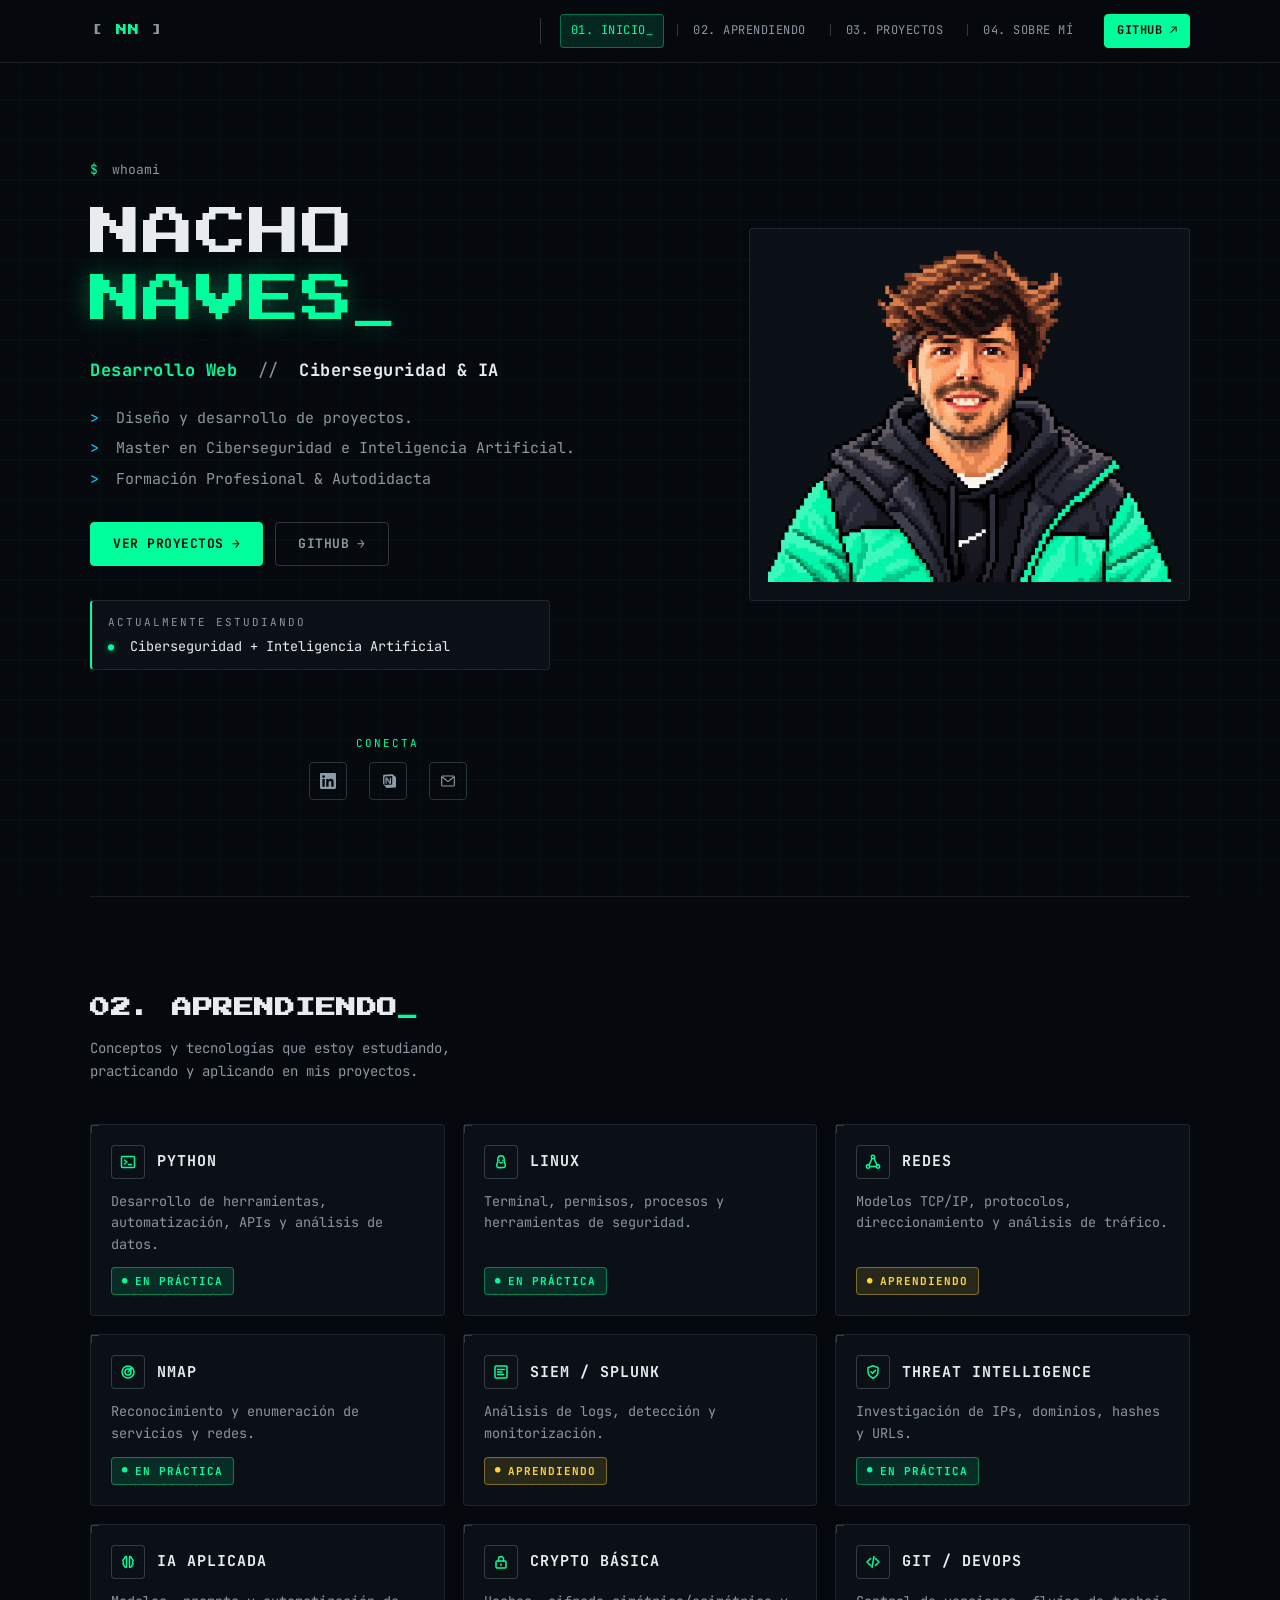
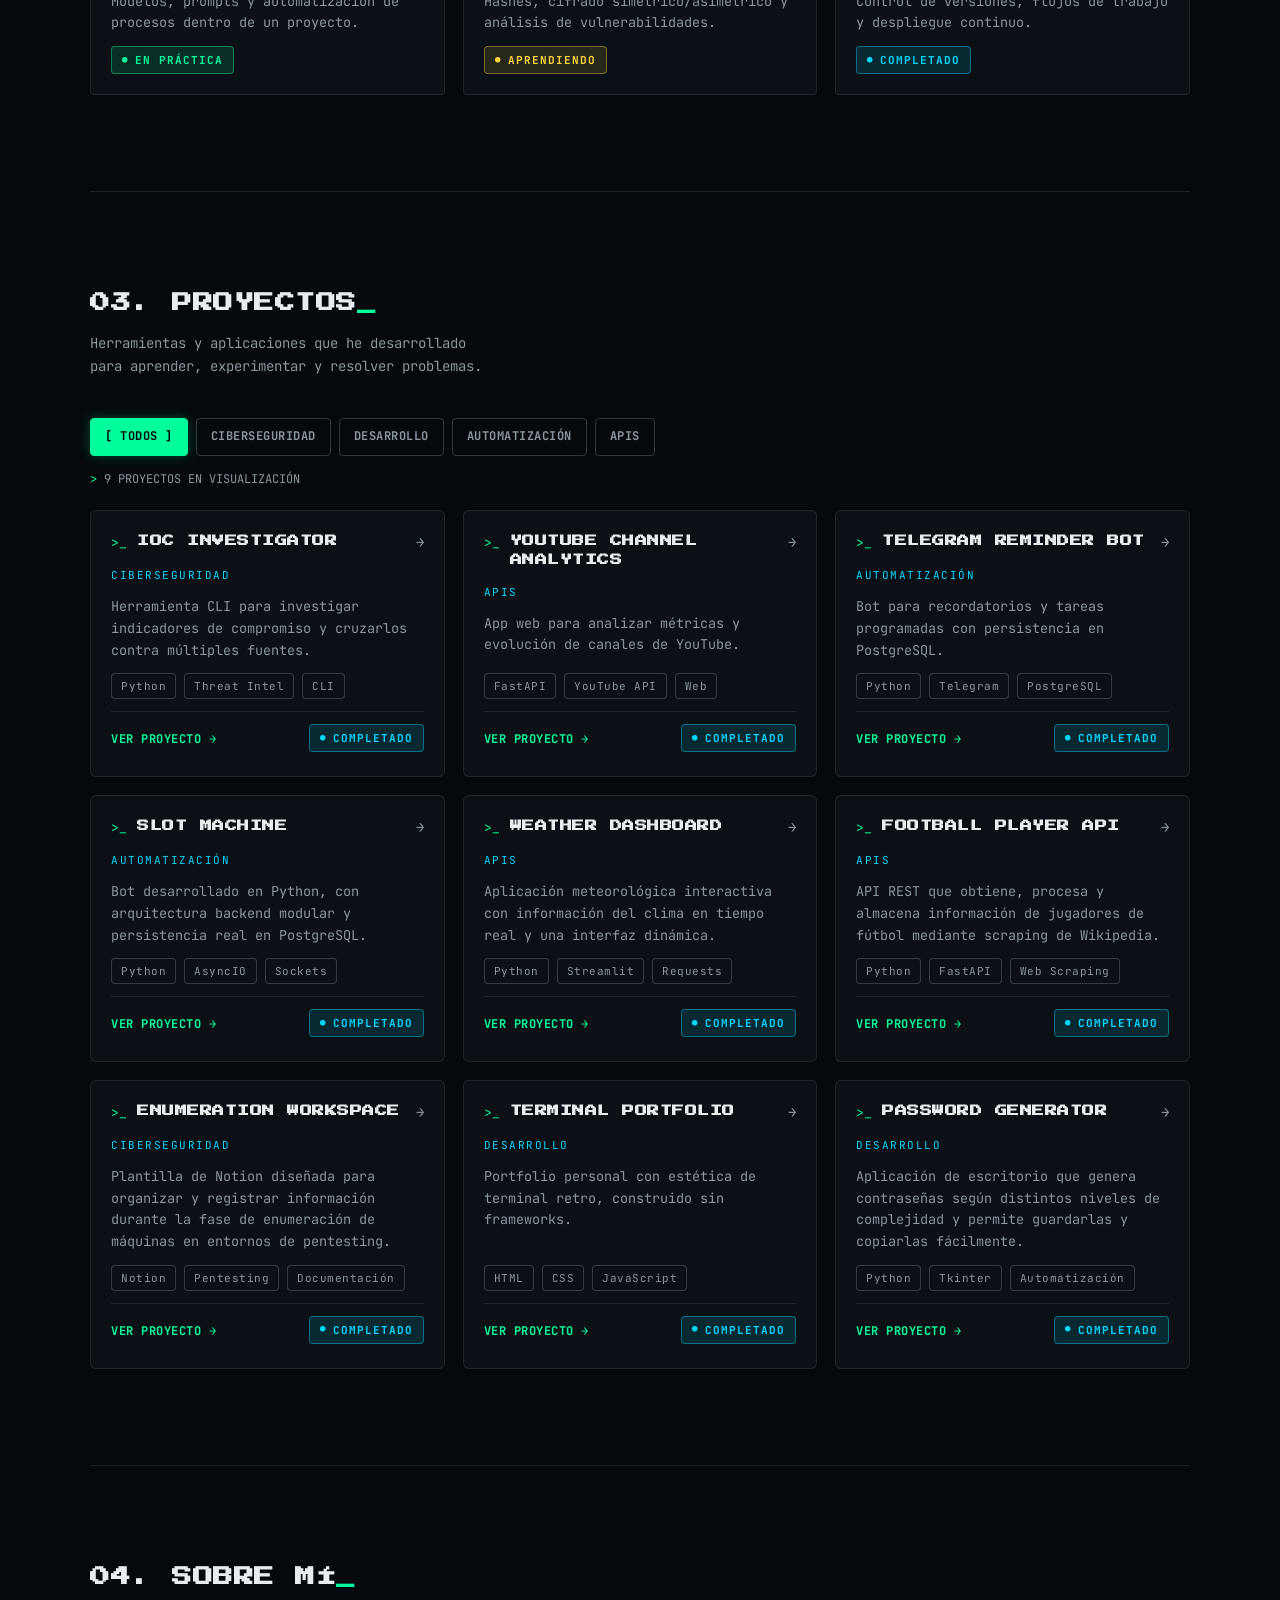
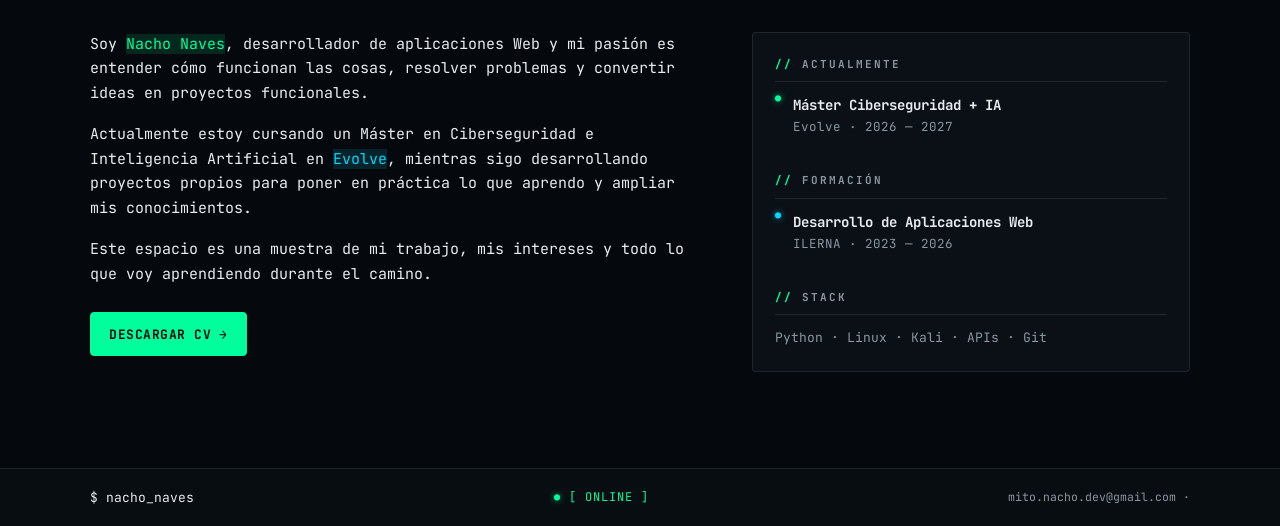
==== index.html @ 23557e55 "first commit web" ====
<!doctype html>
<html lang="es">
  <head>
    <meta charset="UTF-8" />
    <meta name="viewport" content="width=device-width, initial-scale=1.0" />
    <title>Nacho Naves · Desarrollador Web — Ciberseguridad &amp; IA</title>
    <meta
      name="description"
      content="Portfolio técnico de Nacho Naves. Python Developer especializándose en ciberseguridad e inteligencia artificial. Proyectos, conocimientos y evolución técnica."
    />
    <meta name="color-scheme" content="dark" />
    <meta name="theme-color" content="#05090D" />

    <link rel="preconnect" href="https://fonts.googleapis.com" />
    <link rel="preconnect" href="https://fonts.gstatic.com" crossorigin />
    <link
      href="https://fonts.googleapis.com/css2?family=JetBrains+Mono:ital,wght@0,400;0,500;0,700;1,400&family=Press+Start+2P&display=swap"
      rel="stylesheet"
    />

    <link rel="stylesheet" href="css/style.css" />
    <link rel="stylesheet" href="css/responsive.css" />
  </head>
  <body>
    <a class="skip-link" href="#main">Saltar al contenido principal</a>

    <div class="scanlines" aria-hidden="true"></div>

    <!-- ==================== HEADER / NAV ==================== -->
    <header class="site-header">
      <div class="header-inner container">
        <a href="#inicio" class="brand" aria-label="Nacho Naves — inicio">
          <span class="brand-brackets">[</span>&nbsp;NN&nbsp;<span
            class="brand-brackets"
            >]</span
          >
        </a>

        <nav class="nav-desktop" aria-label="Navegación principal">
          <ul class="nav-list">
            <li>
              <a href="#inicio" class="nav-link is-active" data-nav="inicio"
                >01. INICIO</a
              >
            </li>
            <li>
              <a href="#aprendiendo" class="nav-link" data-nav="aprendiendo"
                >02. APRENDIENDO</a
              >
            </li>
            <li>
              <a href="#proyectos" class="nav-link" data-nav="proyectos"
                >03. PROYECTOS</a
              >
            </li>
            <li>
              <a href="#sobre-mi" class="nav-link" data-nav="sobre-mi"
                >04. SOBRE MÍ</a
              >
            </li>
          </ul>
          <a
            class="nav-github"
            href="https://github.com/MitoNacho"
            target="_blank"
            rel="noopener noreferrer"
          >
            GITHUB <span aria-hidden="true">↗</span
            ><span class="sr-only">(abre en una pestaña nueva)</span>
          </a>
        </nav>

        <button
          class="menu-toggle"
          type="button"
          aria-expanded="false"
          aria-controls="mobile-menu"
          aria-label="Abrir menú de navegación"
        >
          <span class="menu-toggle-icon" aria-hidden="true">[ ≡ ]</span>
        </button>
      </div>

      <nav
        id="mobile-menu"
        class="nav-mobile"
        aria-label="Navegación móvil"
        hidden
      >
        <ul class="nav-mobile-list">
          <li><a href="#inicio" class="nav-mobile-link">01. INICIO</a></li>
          <li>
            <a href="#aprendiendo" class="nav-mobile-link">02. APRENDIENDO</a>
          </li>
          <li>
            <a href="#proyectos" class="nav-mobile-link">03. PROYECTOS</a>
          </li>
          <li><a href="#sobre-mi" class="nav-mobile-link">04. SOBRE MÍ</a></li>
          <li class="nav-mobile-sep" aria-hidden="true">──────────</li>
          <li>
            <a
              class="nav-mobile-link"
              href="https://github.com/MitoNacho"
              target="_blank"
              rel="noopener noreferrer"
            >
              GITHUB <span aria-hidden="true">↗</span>
            </a>
          </li>
        </ul>
      </nav>
    </header>

    <main id="main">
      <!-- ==================== 01. INICIO ==================== -->
      <section id="inicio" class="section hero" aria-labelledby="hero-title">
        <div class="container hero-grid">
          <div class="hero-content">
            <p class="hero-kicker reveal">
              <span class="prompt-char" aria-hidden="true">$</span> whoami
            </p>

            <h1 id="hero-title" class="hero-title reveal">
              <span class="hero-name">NACHO</span>
              <span class="hero-name"
                >NAVES<span class="cursor-blink" aria-hidden="true"
                  >_</span
                ></span
              >
            </h1>

            <p class="hero-role reveal">
              <span class="role-green">Desarrollo Web</span>
              <span class="role-sep" aria-hidden="true">//</span>
              <span>Ciberseguridad &amp; IA</span>
            </p>

            <ul class="hero-lines reveal">
              <li>
                <span class="arrow" aria-hidden="true">&gt;</span> Diseño y desarrollo
                de proyectos.
              </li>
              <li>
                <span class="arrow" aria-hidden="true">&gt;</span> Master en
                Ciberseguridad e Inteligencia Artificial.
              </li>
              <li>
                <span class="arrow" aria-hidden="true">&gt;</span> Formación
                Profesional & Autodidacta
              </li>
            </ul>

            <div class="hero-actions reveal">
              <a href="#proyectos" class="btn btn-primary"
                >VER PROYECTOS <span aria-hidden="true">→</span></a
              >
              <a
                href="https://github.com/MitoNacho"
                target="_blank"
                rel="noopener noreferrer"
                class="btn btn-ghost"
              >
                GITHUB <span aria-hidden="true">→</span
                ><span class="sr-only">(abre en una pestaña nueva)</span>
              </a>
            </div>

            <div class="hero-status reveal">
              <p class="status-label">ACTUALMENTE ESTUDIANDO</p>
              <p class="status-value">
                <span class="dot dot-green" aria-hidden="true">●</span>
                Ciberseguridad + Inteligencia Artificial
              </p>
            </div>
          </div>

          <!-- Pixel-art retro sutil -->
          <div class="hero-art reveal" aria-hidden="true">
            <img src="assets/images/nacho-pixel.png" class="retro" />
          </div>

          <div class="hero-status2 reveal">
          <p class="status-label"><span class="role-green">CONECTA</span></p>

          <div class="hero-socials2">
          <a href="https://www.linkedin.com/in/nacho-naves-men%C3%A9ndez-a358451b6/" target="_blank" rel="noopener noreferrer"
            aria-label="LinkedIn" title="LinkedIn">
          <svg viewBox="0 0 24 24" aria-hidden="true">
          <path fill="currentColor" d="M20.45 20.45h-3.56v-5.57c0-1.33-.03-3.04-1.85-3.04-1.85 0-2.13 1.44-2.13 2.94v5.67H9.35V9h3.42v1.56h.05c.48-.9 1.64-1.85 3.37-1.85 3.6 0 4.26 2.37 4.26 5.46v6.28ZM5.34 7.43a2.06 2.06 0 1 1 0-4.12 2.06 2.06 0 0 1 0 4.12ZM7.12 20.45H3.56V9h3.56v11.45ZM22.22 0H1.77C.79 0 0 .77 0 1.72v20.56C0 23.23.79 24 1.77 24h20.45c.98 0 1.78-.77 1.78-1.72V1.72C24 .77 23.2 0 22.22 0Z"/>
          </svg>
          </a>

          <a href="https://glamorous-hyacinth-b21.notion.site/Nacho-Naves-16b2ef6b3f0c4a069a54114c6901e717" target="_blank" rel="noopener noreferrer"
            aria-label="Notion" title="Notion">
          <svg viewBox="0 0 24 24" aria-hidden="true">
          <path fill="currentColor" d="M4.46 3.3c.75-.61 1.06-.56 2.23-.65l11.03-.66c1.08-.09 1.3.14 2.06.72l3.53 2.78c.62.48.82.61.82 1.12v13.6c0 .85-.3 1.35-1.37 1.42l-12.1.72c-.77.04-1.15-.07-1.56-.6l-3.87-5.02c-.45-.6-.65-1.03-.65-1.54V4.7c0-.65.3-.99.88-1.4ZM7.2 5.1c-.44.03-.53.1-.53.44v11.83c0 .34.12.5.45.47l10.75-.63c.34-.02.45-.2.45-.52V4.94c0-.3-.12-.45-.4-.43L7.2 5.1Zm1.08 1.66 2.3-.15 4.1 6.65V7.17l1.82-.12v9.18l-2.13.13-4.26-6.8v6.5l-1.83.1V6.76Z"/>
          </svg>
          </a>

          <a href="mailto:mito.nacho.dev@gmail.com"
            aria-label="Enviar email" title="Email">
          <svg viewBox="0 0 24 24" aria-hidden="true">
          <rect x="2.5" y="4.5" width="19" height="15" rx="1.5"
              fill="none" stroke="currentColor" stroke-width="1.7"/>
          <path d="m3.5 6 8.5 7 8.5-7" fill="none"
              stroke="currentColor" stroke-width="1.7"
              stroke-linejoin="round"/>
          </svg>
          </a>
        </div>
      </div>
      </section>

      <div class="container"><hr class="divider" /></div>

      <!-- ==================== 02. APRENDIENDO ==================== -->
      <section
        id="aprendiendo"
        class="section"
        aria-labelledby="learning-title"
      >
        <div class="container">
          <header class="section-head reveal">
            <h2 id="learning-title" class="section-title">
              02. APRENDIENDO<span class="cursor-blink" aria-hidden="true"
                >_</span
              >
            </h2>
            <p class="section-sub">
              Conceptos y tecnologías que estoy estudiando,<br />
              practicando y aplicando en mis proyectos.
            </p>
          </header>

          <div id="learning-grid" class="grid grid-skills">
            <!-- render dinámico desde js/data.js -->
          </div>
        </div>
      </section>

      <div class="container"><hr class="divider" /></div>

      <!-- ==================== 03. PROYECTOS ==================== -->
      <section id="proyectos" class="section" aria-labelledby="projects-title">
        <div class="container">
          <header class="section-head reveal">
            <h2 id="projects-title" class="section-title">
              03. PROYECTOS<span class="cursor-blink" aria-hidden="true"
                >_</span
              >
            </h2>
            <p class="section-sub">
              Herramientas y aplicaciones que he desarrollado<br />
              para aprender, experimentar y resolver problemas.
            </p>
          </header>

          <div
            class="filters reveal"
            role="group"
            aria-label="Filtrar proyectos por categoría"
          >
            <button
              class="filter is-active"
              type="button"
              data-filter="all"
              aria-pressed="true"
            >
              TODOS
            </button>
            <button
              class="filter"
              type="button"
              data-filter="ciberseguridad"
              aria-pressed="false"
            >
              CIBERSEGURIDAD
            </button>
            <button
              class="filter"
              type="button"
              data-filter="desarrollo"
              aria-pressed="false"
            >
              DESARROLLO
            </button>
            <button
              class="filter"
              type="button"
              data-filter="automatizacion"
              aria-pressed="false"
            >
              AUTOMATIZACIÓN
            </button>
            <button
              class="filter"
              type="button"
              data-filter="apis"
              aria-pressed="false"
            >
              APIS
            </button>
          </div>

          <p
            id="projects-count"
            class="projects-count reveal"
            aria-live="polite"
          ></p>

          <div id="projects-grid" class="grid grid-projects">
            <!-- render dinámico desde js/data.js -->
          </div>

          <p id="projects-empty" class="projects-empty" hidden>
            <span aria-hidden="true">[ ! ]</span> No hay proyectos en esta
            categoría.
          </p>
        </div>
      </section>

      <div class="container"><hr class="divider" /></div>

      <!-- ==================== 04. SOBRE MÍ ==================== -->
      <section id="sobre-mi" class="section" aria-labelledby="about-title">
        <div class="container">
          <header class="section-head reveal">
            <h2 id="about-title" class="section-title">
              04. SOBRE MÍ<span class="cursor-blink" aria-hidden="true">_</span>
            </h2>
          </header>

          <div class="about-grid">
            <div class="about-text reveal">
              <p>
                Soy <span class="status--practica">Nacho Naves</span>,
                desarrollador de aplicaciones Web y
                mi pasión es entender cómo funcionan las cosas, resolver problemas y convertir ideas en proyectos funcionales.
              </p>
              <p>
                Actualmente estoy cursando un Máster en Ciberseguridad e
                Inteligencia Artificial en
                <span class="status--completado"> Evolve</span>, mientras sigo desarrollando proyectos propios
                para poner en práctica lo que aprendo y ampliar mis conocimientos.
              </p>
              <p>
                Este espacio es una muestra de mi trabajo, mis intereses y todo lo que voy aprendiendo durante el camino.
                
              </p>

              <div class="about-actions">
                <a
                  class="btn btn-primary"
                  href="assets/cv-nacho-naves.pdf"
                  download
                >
                  DESCARGAR CV <span aria-hidden="true">→</span>
                </a>
              </div>
            </div>

            <aside
              class="about-meta reveal"
              aria-label="Formación y estado actual"
            >
              <div class="meta-block">
                <h3 class="meta-title">ACTUALMENTE</h3>
                <ul class="meta-list">
                  <li>
                    <span class="dot dot-green" aria-hidden="true">●</span>
                    <span>
                      <strong>Máster Ciberseguridad + IA</strong>
                      <span class="meta-sub">Evolve · 2026 — 2027</span>
                    </span>
                  </li>
                </ul>
              </div>

              <div class="meta-block">
                <h3 class="meta-title">FORMACIÓN</h3>
                <ul class="meta-list">
                  <li>
                    <span class="dot dot-cyan" aria-hidden="true">●</span>
                    <span>
                      <strong>Desarrollo de Aplicaciones Web</strong>
                      <span class="meta-sub">ILERNA · 2023 — 2026</span>
                    </span>
                  </li>
                </ul>
              </div>

              <div class="meta-block">
                <h3 class="meta-title">STACK</h3>
                <p class="meta-stack">Python · Linux · Kali · APIs · Git</p>
              </div>
            </aside>
          </div>
        </div>
      </section>
    </main>

    <!-- ==================== VISTA DETALLE PROYECTO ==================== -->
    <div
      id="project-detail"
      class="detail"
      role="dialog"
      aria-modal="true"
      aria-labelledby="detail-title"
      hidden
    >
      <div class="container detail-inner">
        <button class="btn btn-ghost detail-back" type="button">
          <span aria-hidden="true">←</span> VOLVER A PROYECTOS
        </button>

        <div class="detail-grid">
          <div class="detail-main">
            <p id="detail-category" class="detail-category"></p>
            <h2 id="detail-title" class="detail-title"></h2>
            <p id="detail-subtitle" class="detail-subtitle"></p>
            <p id="detail-stack" class="detail-stack"></p>
            <p id="detail-desc" class="detail-desc"></p>

            <div class="detail-actions">
              <a
                id="detail-github"
                class="btn btn-primary"
                href="#"
                target="_blank"
                rel="noopener noreferrer"
              >
                VER EN GITHUB <span aria-hidden="true">↗</span>
              </a>
              <a id="detail-docs" class="btn btn-ghost" href="#"
                >DOCUMENTACIÓN <span aria-hidden="true">→</span></a
              >
            </div>

            <section class="detail-block" aria-labelledby="block-goal">
              <h3 id="block-goal" class="detail-block-title">
                QUÉ QUERÍA CONSEGUIR
              </h3>
              <p id="detail-goal" class="detail-block-text"></p>
            </section>

            <section class="detail-block" aria-labelledby="block-tech">
              <h3 id="block-tech" class="detail-block-title">TECNOLOGÍAS</h3>
              <ul id="detail-tech" class="tag-list"></ul>
            </section>

            <section class="detail-block" aria-labelledby="block-learned">
              <h3 id="block-learned" class="detail-block-title">
                LO QUE APRENDÍ
              </h3>
              <ul id="detail-learned" class="check-list"></ul>
            </section>

            <section class="detail-block" aria-labelledby="block-status">
              <h3 id="block-status" class="detail-block-title">ESTADO</h3>
              <p id="detail-status" class="detail-status"></p>
            </section>
          </div>

          <aside
            class="detail-terminal"
            aria-label="Representación visual de terminal del proyecto"
          >
            <div class="terminal">
              <div class="terminal-bar">
                <span class="terminal-dot" aria-hidden="true"></span>
                <span class="terminal-name">bash — nacho@local</span>
              </div>
              <pre
                class="terminal-body"
              ><code id="terminal-output"></code></pre>
            </div>
          </aside>
        </div>
      </div>
    </div>

    <!-- ==================== FOOTER ==================== -->
    <footer class="site-footer">
      <div class="container footer-inner">
        <p class="footer-whoami">
          <span aria-hidden="true">$ nacho_naves
        </p>
        <p class="footer-status">
          <span class="dot dot-green" aria-hidden="true">●</span>[ ONLINE ]
        </p>
        <p class="footer-copy muted">mito.nacho.dev@gmail.com ·</p>
      </div>
    </footer>

    <script src="js/data.js"></script>
    <script src="js/main.js"></script>
  </body>
</html>
---- css/style.css ----
/* ==========================================================================
   NACHO NAVES · DARK RETRO / ARCADE TERMINAL
   style.css — tokens, base, componentes
   ========================================================================== */

:root {
  /* fondo */
  --bg: #05090d;
  --bg-2: #080d12;
  --bg-3: #0a1016;
  --surface: #0a1016;
  --surface-2: #0e151c;

  /* líneas */
  --line: rgba(139, 150, 159, 0.16);
  --line-strong: rgba(139, 150, 159, 0.32);

  /* texto */
  --text: #e8ecef;
  --muted: #8b969f;

  /* acentos */
  --green: #00ff9c;
  --cyan: #00d9ff;
  --red: #ff3b4e;
  --yellow: #ffd43b;

  --green-dim: rgba(0, 255, 156, 0.12);
  --cyan-dim: rgba(0, 217, 255, 0.12);
  --yellow-dim: rgba(255, 212, 59, 0.12);
  --red-dim: rgba(255, 59, 78, 0.12);

  /* tipografías */
  --font-mono:
    "JetBrains Mono", "SFMono-Regular", Consolas, "Liberation Mono", monospace;
  --font-pixel: "Press Start 2P", var(--font-mono);

  /* medidas */
  --container: 1180px;
  --gutter: 20px;
  --header-h: 56px;
  --radius: 4px;

  /* motion */
  --t-fast: 150ms;
  --t: 200ms;
  --ease: cubic-bezier(0.4, 0, 0.2, 1);
}

/* ---------- Reset ---------- */
*,
*::before,
*::after {
  box-sizing: border-box;
}

* {
  margin: 0;
}

html {
  -webkit-text-size-adjust: 100%;
  scroll-behavior: smooth;
  scroll-padding-top: calc(var(--header-h) + 16px);
}

body {
  background-color: var(--bg);
  color: var(--text);
  font-family: var(--font-mono);
  font-size: 15px;
  line-height: 1.65;
  -webkit-font-smoothing: antialiased;
  overflow-x: hidden;
}

img,
svg {
  display: block;
  max-width: 100%;
}

button,
input,
select,
textarea {
  font: inherit;
  color: inherit;
}

ul,
ol {
  padding: 0;
  list-style: none;
}

a {
  color: inherit;
  text-decoration: none;
}

::selection {
  background: var(--green);
  color: var(--bg);
}

/* ---------- Focus ---------- */
:focus {
  outline: none;
}

:focus-visible {
  outline: 2px solid var(--cyan);
  outline-offset: 2px;
}

/* ---------- Utilidades ---------- */
.container {
  width: 100%;
  max-width: var(--container);
  margin-inline: auto;
  padding-inline: var(--gutter);
}

.sr-only {
  position: absolute;
  width: 1px;
  height: 1px;
  padding: 0;
  margin: -1px;
  overflow: hidden;
  clip: rect(0 0 0 0);
  white-space: nowrap;
  border: 0;
}

.skip-link {
  position: absolute;
  top: -100%;
  left: 12px;
  z-index: 200;
  padding: 10px 16px;
  background: var(--green);
  color: var(--bg);
  font-size: 13px;
  font-weight: 700;
  border-radius: var(--radius);
  transition: top var(--t-fast) var(--ease);
}
.skip-link:focus-visible {
  top: 12px;
}

.muted {
  color: var(--muted);
}

/* scanlines globales */
.scanlines {
  position: fixed;
  inset: 0;
  z-index: 90;
  pointer-events: none;
  background: repeating-linear-gradient(
    to bottom,
    rgba(232, 236, 239, 0.025) 0px,
    rgba(232, 236, 239, 0.025) 1px,
    transparent 1px,
    transparent 3px
  );
  mix-blend-mode: overlay;
}

/* ---------- Cursor parpadeante ---------- */
.cursor-blink {
  color: var(--green);
  animation: blink 1.1s steps(1, end) infinite;
}

@keyframes blink {
  0%,
  49% {
    opacity: 1;
  }
  50%,
  100% {
    opacity: 0;
  }
}

/* ---------- Puntos de estado ---------- */
.dot {
  font-size: 10px;
  line-height: 1;
  margin-right: 8px;
}
.dot-green {
  color: var(--green);
  text-shadow: 0 0 6px rgba(0, 255, 156, 0.6);
}
.dot-cyan {
  color: var(--cyan);
  text-shadow: 0 0 6px rgba(0, 217, 255, 0.6);
}
.dot-yellow {
  color: var(--yellow);
  text-shadow: 0 0 6px rgba(255, 212, 59, 0.6);
}
.dot-red {
  color: var(--red);
  text-shadow: 0 0 6px rgba(255, 59, 78, 0.6);
}

/* ==========================================================================
   HEADER
   ========================================================================== */
.site-header {
  position: sticky;
  top: 0;
  z-index: 100;
  background: var(--bg);
  border-bottom: 1px solid var(--line);
}

.header-inner {
  height: var(--header-h);
  display: flex;
  align-items: center;
  justify-content: space-between;
  gap: 16px;
}

.brand {
  font-family: var(--font-pixel);
  font-size: 11px;
  letter-spacing: 1px;
  color: var(--green);
  padding: 6px 2px;
  white-space: nowrap;
}
.brand:hover {
  text-shadow: 0 0 10px rgba(0, 255, 156, 0.7);
}
.brand-brackets {
  color: var(--muted);
}
.brand:hover .brand-brackets {
  color: var(--green);
}

/* nav desktop (oculta en móvil por defecto) */
.nav-desktop {
  display: none;
}

.nav-list {
  display: flex;
  align-items: center;
  gap: 4px;
}

.nav-link {
  display: inline-block;
  padding: 6px 10px;
  font-size: 12px;
  letter-spacing: 0.5px;
  color: var(--muted);
  border: 1px solid transparent;
  border-radius: var(--radius);
  transition:
    color var(--t-fast) var(--ease),
    border-color var(--t-fast) var(--ease),
    background-color var(--t-fast) var(--ease);
  white-space: nowrap;
}
.nav-link:hover {
  color: var(--text);
  border-color: var(--line-strong);
}
.nav-link.is-active {
  color: var(--green);
  border-color: rgba(0, 255, 156, 0.35);
  background: var(--green-dim);
}
.nav-link.is-active::after {
  content: "_";
  animation: blink 1.1s steps(1, end) infinite;
}

.nav-github {
  display: inline-block;
  padding: 6px 12px;
  font-size: 12px;
  letter-spacing: 0.5px;
  color: var(--bg);
  background: var(--green);
  border: 1px solid var(--green);
  border-radius: var(--radius);
  font-weight: 700;
  transition:
    box-shadow var(--t-fast) var(--ease),
    transform var(--t-fast) var(--ease);
  white-space: nowrap;
}
.nav-github:hover {
  box-shadow: 0 0 14px rgba(0, 255, 156, 0.35);
  transform: translateY(-1px);
}

/* botón menú móvil */
.menu-toggle {
  display: inline-flex;
  align-items: center;
  justify-content: center;
  min-width: 44px;
  min-height: 44px;
  padding: 4px;
  background: transparent;
  border: 1px solid var(--line-strong);
  border-radius: var(--radius);
  color: var(--green);
  font-size: 15px;
  cursor: pointer;
  transition:
    border-color var(--t-fast) var(--ease),
    background-color var(--t-fast) var(--ease);
}
.menu-toggle:hover,
.menu-toggle[aria-expanded="true"] {
  border-color: var(--green);
  background: var(--green-dim);
}

/* menú móvil desplegable */
.nav-mobile {
  border-top: 1px solid var(--line);
  background: var(--bg-2);
  overflow: hidden;
}
.nav-mobile[hidden] {
  display: none;
}

.nav-mobile.is-open {
  animation: menu-in var(--t) var(--ease) both;
}

@keyframes menu-in {
  from {
    opacity: 0;
    transform: translateY(-6px);
  }
  to {
    opacity: 1;
    transform: translateY(0);
  }
}

.nav-mobile-list {
  display: flex;
  flex-direction: column;
  padding: 8px var(--gutter) 16px;
}

.nav-mobile-link {
  display: flex;
  align-items: center;
  min-height: 46px;
  padding: 8px 4px;
  font-size: 14px;
  letter-spacing: 0.5px;
  color: var(--muted);
  border-bottom: 1px solid var(--line);
  transition:
    color var(--t-fast) var(--ease),
    padding-left var(--t-fast) var(--ease);
}
.nav-mobile-link:hover,
.nav-mobile-link:focus-visible {
  color: var(--green);
  padding-left: 10px;
}
.nav-mobile-link::before {
  content: "> ";
  color: var(--green);
  opacity: 0;
  transition: opacity var(--t-fast) var(--ease);
}
.nav-mobile-link:hover::before,
.nav-mobile-link:focus-visible::before {
  opacity: 1;
}

.nav-mobile-sep {
  padding: 10px 4px 4px;
  color: var(--line-strong);
  font-size: 12px;
  letter-spacing: 2px;
}

/* ==========================================================================
   SECCIONES
   ========================================================================== */

.divider {
  border: 0;
  border-top: 1px solid var(--line);
  margin: 0;
}

.section-head {
  margin-bottom: 32px;
}

.section-title {
  font-family: var(--font-pixel);
  font-size: clamp(14px, 4vw, 20px);
  line-height: 1.5;
  color: var(--text);
  letter-spacing: 0.5px;
  margin-bottom: 14px;
}

.section-sub {
  color: var(--muted);
  font-size: 14px;
  max-width: 56ch;
}

/* reveal on scroll */
.reveal {
  opacity: 0;
  transform: translateY(14px);
  transition:
    opacity 260ms var(--ease),
    transform 260ms var(--ease);
}
.reveal.is-visible {
  opacity: 1;
  transform: none;
}

/* ==========================================================================
   HERO
   ========================================================================== */
.hero {
  padding-top: 56px;
  padding-bottom: 56px;
  background-image:
    linear-gradient(rgba(0, 255, 156, 0.03) 1px, transparent 1px),
    linear-gradient(90deg, rgba(0, 255, 156, 0.03) 1px, transparent 1px);
  background-size: 40px 40px;
  background-position: center;
}

.hero-grid {
  display: grid;
  grid-template-columns: 1fr;
  gap: 40px;
  align-items: center;
}

.hero-kicker {
  font-size: 13px;
  color: var(--muted);
  margin-bottom: 20px;
}
.prompt-char {
  color: var(--green);
  margin-right: 6px;
}

.hero-title {
  font-family: var(--font-pixel);
  font-weight: 400;
  line-height: 1.28;
  margin-bottom: 22px;
}
.hero-name {
  display: block;
  font-size: clamp(26px, 8.5vw, 52px);
  letter-spacing: 1px;
  color: var(--text);
}
.hero-name:last-child {
  color: var(--green);
  text-shadow: 0 0 24px rgba(0, 255, 156, 0.35);
}
.hero-title .cursor-blink {
  font-size: 0.8em;
}

.hero-role {
  font-size: clamp(14px, 3.5vw, 17px);
  font-weight: 700;
  letter-spacing: 0.5px;
  margin-bottom: 22px;
}
.role-green {
  color: var(--green);
}
.role-sep {
  color: var(--muted);
  margin-inline: 10px;
  font-weight: 400;
}

.hero-lines {
  display: grid;
  gap: 6px;
  margin-bottom: 30px;
  color: var(--muted);
  font-size: 14px;
}
.hero-lines .arrow {
  color: var(--cyan);
  margin-right: 8px;
}

.hero-actions {
  display: flex;
  flex-wrap: wrap;
  gap: 12px;
  margin-bottom: 34px;
}

.hero-status {
  border: 1px solid var(--line);
  border-left: 2px solid var(--green);
  background: var(--surface);
  padding: 12px 16px;
  border-radius: var(--radius);
  max-width: 460px;
}

.hero-status2 {
  text-align: center;
}

.hero-socials2 {
  display: flex;
  justify-content: center;
  align-items: center;
  gap: clamp(14px, 3vw, 22px);
  margin-top: 10px;
}

.hero-socials2 a {
  display: flex;
  align-items: center;
  justify-content: center;
  width: 38px;
  height: 38px;
  color: var(--text-secondary, #8b9ba8);
  border: 1px solid var(--border-color, #26343d);
  border-radius: 4px;
  transition:
    color 0.2s ease,
    border-color 0.2s ease;
}

.hero-socials2 svg {
  width: 16px;
  height: 16px;
  display: block;
}

.hero-socials2 a:hover,
.hero-socials2 a:focus-visible {
  color: var(--accent-green, #00ff9c);
  border-color: var(--accent-green, #00ff9c);
  background: rgb(0 255 156 / 6%);
  transform: translateY(-2px);
  outline: none;
}
.status-label {
  font-size: 11px;
  letter-spacing: 2px;
  color: var(--muted);
  margin-bottom: 4px;
}

.status-value {
  font-size: 13.5px;
  color: var(--text);
}

/* pixel-art lateral */
.hero-art {
  border: 1px solid var(--line);
  background: var(--surface);
  border-radius: var(--radius);
  padding: 14px;
  position: relative;
  overflow: hidden;
}
.art-label {
  font-size: 9px;
  letter-spacing: 2px;
  color: var(--muted);
  margin-bottom: 10px;
}
.pixel-art {
  width: 100%;
  height: auto;
}

.art-caption {
  margin-top: 10px;
  font-size: 10px;
  letter-spacing: 2px;
  color: var(--muted);
  text-align: center;
}

/* Visibilidad de los accesos directos */
.hero-socials-desktop {
  display: flex;
}

.hero-socials-mobile {
  display: none;
}

@media (max-width: 768px) {
  .hero-socials-desktop {
    display: none;
  }

  .hero-socials-mobile {
    display: flex;
  }
}

@media (max-width: 480px) {
  .hero-socials2 {
    gap: 18px;
  }

  .hero-socials2 a {
    width: 32px;
    height: 32px;
  }

  .hero-socials2 svg {
    width: 15px;
    height: 15px;
  }
}
/* ==========================================================================
   BOTONES
   ========================================================================== */
.btn {
  display: inline-flex;
  align-items: center;
  justify-content: center;
  gap: 8px;
  min-height: 44px;
  padding: 10px 18px;
  font-size: 13px;
  font-weight: 700;
  letter-spacing: 0.5px;
  border-radius: var(--radius);
  border: 1px solid var(--line-strong);
  background: transparent;
  color: var(--text);
  cursor: pointer;
  text-align: center;
  transition:
    border-color var(--t-fast) var(--ease),
    color var(--t-fast) var(--ease),
    background-color var(--t-fast) var(--ease),
    box-shadow var(--t-fast) var(--ease),
    transform var(--t-fast) var(--ease);
}
.btn:hover {
  transform: translateY(-2px);
}

.btn-primary {
  background: var(--green);
  border-color: var(--green);
  color: var(--bg);
}
.btn-primary:hover {
  box-shadow: 0 0 16px rgba(0, 255, 156, 0.35);
}

.btn-ghost {
  color: var(--muted);
}
.btn-ghost:hover {
  color: var(--green);
  border-color: rgba(0, 255, 156, 0.5);
  background: var(--green-dim);
}

/* ==========================================================================
   GRIDS
   ========================================================================== */
.grid {
  display: grid;
  grid-template-columns: 1fr;
  gap: 16px;
}

.grid > * {
  min-width: 0;
}

/* ==========================================================================
   TARJETA DE APRENDIZAJE
   ========================================================================== */
.skill-card {
  background: var(--surface);
  border: 1px solid var(--line);
  border-radius: var(--radius);
  padding: 20px;
  display: flex;
  flex-direction: column;
  gap: 12px;
  position: relative;
  transition:
    border-color var(--t) var(--ease),
    transform var(--t) var(--ease),
    box-shadow var(--t) var(--ease),
    background-color var(--t) var(--ease);
}

.skill-card::before {
  content: "";
  position: absolute;
  top: 0;
  left: 0;
  width: 8px;
  height: 8px;
  border-top: 1px solid var(--line-strong);
  border-left: 1px solid var(--line-strong);
  transition: border-color var(--t) var(--ease);
}

.skill-card:hover {
  transform: translateY(-3px);
  border-color: rgba(0, 255, 156, 0.45);
  background: var(--surface-2);
  box-shadow: 0 0 18px rgba(0, 255, 156, 0.1);
}
.skill-card:hover::before {
  border-color: var(--green);
}

.skill-top {
  display: flex;
  align-items: center;
  gap: 12px;
}

.skill-icon {
  flex: 0 0 auto;
  width: 34px;
  height: 34px;
  display: grid;
  place-items: center;
  border: 1px solid var(--line-strong);
  border-radius: var(--radius);
  color: var(--green);
  font-size: 13px;
  font-weight: 700;
  background: var(--bg-3);
  transition: border-color var(--t) var(--ease);
}
.skill-card:hover .skill-icon {
  border-color: rgba(0, 255, 156, 0.5);
}

.skill-name {
  font-size: 15px;
  font-weight: 700;
  letter-spacing: 1px;
  color: var(--text);
}

.skill-desc {
  font-size: 13.5px;
  color: var(--muted);
  line-height: 1.6;
  flex-grow: 1;
}

/* ==========================================================================
   STATUS / TAGS
   ========================================================================== */
.status {
  display: inline-flex;
  align-items: center;
  gap: 7px;
  align-self: flex-start;
  padding: 4px 10px;
  font-size: 11px;
  font-weight: 700;
  letter-spacing: 1px;
  border: 1px solid;
  border-radius: var(--radius);
  white-space: nowrap;
}
.status::before {
  content: "●";
  font-size: 9px;
}

.status--practica {
  color: var(--green);
  border-color: rgba(0, 255, 156, 0.4);
  background: var(--green-dim);
}
.status--aprendiendo {
  color: var(--yellow);
  border-color: rgba(255, 212, 59, 0.4);
  background: var(--yellow-dim);
}
.status--completado {
  color: var(--cyan);
  border-color: rgba(0, 217, 255, 0.4);
  background: var(--cyan-dim);
}
.status--error {
  color: var(--red);
  border-color: rgba(255, 59, 78, 0.4);
  background: var(--red-dim);
}

.tag-list {
  display: flex;
  flex-wrap: wrap;
  gap: 8px;
}

.tag {
  display: inline-block;
  padding: 3px 9px;
  font-size: 11px;
  letter-spacing: 0.5px;
  color: var(--muted);
  border: 1px solid var(--line-strong);
  border-radius: var(--radius);
  background: var(--bg-3);
  transition:
    color var(--t-fast) var(--ease),
    border-color var(--t-fast) var(--ease);
}
.tag:hover {
  color: var(--cyan);
  border-color: rgba(0, 217, 255, 0.45);
}

/* ==========================================================================
   FILTROS
   ========================================================================== */
.filters {
  display: flex;
  flex-wrap: wrap;
  gap: 8px;
  margin-bottom: 14px;
}

.filter {
  min-height: 44px;
  padding: 7px 14px;
  font-size: 12px;
  font-weight: 700;
  letter-spacing: 0.5px;
  color: var(--muted);
  background: transparent;
  border: 1px solid var(--line-strong);
  border-radius: var(--radius);
  cursor: pointer;
  transition:
    color var(--t-fast) var(--ease),
    border-color var(--t-fast) var(--ease),
    background-color var(--t-fast) var(--ease),
    box-shadow var(--t-fast) var(--ease);
}
.filter:hover {
  color: var(--text);
  border-color: var(--muted);
}
.filter.is-active {
  color: var(--bg);
  background: var(--green);
  border-color: var(--green);
  box-shadow: 0 0 12px rgba(0, 255, 156, 0.25);
}
.filter.is-active::before {
  content: "[ ";
}
.filter.is-active::after {
  content: " ]";
}

.projects-count {
  font-size: 12px;
  color: var(--muted);
  margin-bottom: 20px;
  min-height: 1.2em;
}
.projects-count::before {
  content: "> ";
  color: var(--green);
}

.projects-empty {
  margin-top: 20px;
  padding: 20px;
  border: 1px dashed var(--line-strong);
  border-radius: var(--radius);
  color: var(--muted);
  font-size: 14px;
  text-align: center;
}
.projects-empty[hidden] {
  display: none;
}

/* ==========================================================================
   TARJETA DE PROYECTO
   ========================================================================== */
.project-card {
  display: flex;
  flex-direction: column;
  gap: 12px;
  background: var(--surface);
  border: 1px solid var(--line);
  border-radius: 6px;
  padding: 20px;
  transition:
    border-color var(--t) var(--ease),
    transform var(--t) var(--ease),
    box-shadow var(--t) var(--ease),
    background-color var(--t) var(--ease);
}

.project-card:hover {
  transform: translateY(-3px);
  border-color: rgba(0, 255, 156, 0.45);
  background: var(--surface-2);
  box-shadow: 0 0 18px rgba(0, 255, 156, 0.1);
}

.project-card.is-hidden {
  display: none;
}

.project-head {
  display: flex;
  align-items: baseline;
  justify-content: space-between;
  gap: 10px;
}
.project-prompt {
  color: var(--green);
  font-size: 13px;
  white-space: nowrap;
}
.project-title {
  font-family: var(--font-pixel);
  font-size: 12px;
  line-height: 1.6;
  color: var(--text);
  letter-spacing: 0.5px;
  flex: 1;
  min-width: 0;
  overflow-wrap: anywhere;
}
.project-arrow {
  color: var(--muted);
  font-size: 14px;
  transition:
    color var(--t-fast) var(--ease),
    transform var(--t-fast) var(--ease);
}
.project-card:hover .project-arrow {
  color: var(--green);
  transform: translateX(3px);
}

.project-category {
  font-size: 11px;
  letter-spacing: 1.5px;
  text-transform: uppercase;
  color: var(--cyan);
}

.project-desc {
  font-size: 13.5px;
  color: var(--muted);
  line-height: 1.6;
  flex-grow: 1;
}

.project-foot {
  display: flex;
  flex-wrap: wrap;
  align-items: center;
  justify-content: space-between;
  gap: 12px;
  padding-top: 12px;
  border-top: 1px solid var(--line);
}

.project-link {
  font-size: 12px;
  font-weight: 700;
  letter-spacing: 0.5px;
  color: var(--green);
  padding: 6px 0;
  background: none;
  border: 0;
  cursor: pointer;
  font-family: inherit;
  transition:
    text-shadow var(--t-fast) var(--ease),
    letter-spacing var(--t-fast) var(--ease);
}
.project-link:hover {
  text-shadow: 0 0 10px rgba(0, 255, 156, 0.7);
  letter-spacing: 1px;
}

/* ==========================================================================
   TERMINAL
   ========================================================================== */
.terminal {
  background: #04070a;
  border: 1px solid var(--line-strong);
  border-radius: 6px;
  overflow: hidden;
}

.terminal-bar {
  display: flex;
  align-items: center;
  gap: 8px;
  padding: 8px 12px;
  background: var(--bg-3);
  border-bottom: 1px solid var(--line);
}
.terminal-dot {
  width: 9px;
  height: 9px;
  border-radius: 50%;
  background: var(--red);
  box-shadow:
    14px 0 0 var(--yellow),
    28px 0 0 var(--green);
  margin-right: 28px;
}
.terminal-name {
  font-size: 11px;
  color: var(--muted);
  letter-spacing: 0.5px;
}

.terminal-body {
  margin: 0;
  padding: 16px;
  font-family: var(--font-mono);
  font-size: 12.5px;
  line-height: 1.7;
  color: var(--muted);
  overflow-x: auto;
  white-space: pre;
  tab-size: 2;
}
.terminal-body .t-cmd {
  color: var(--green);
}
.terminal-body .t-flag {
  color: var(--cyan);
}
.terminal-body .t-warn {
  color: var(--yellow);
}
.terminal-body .t-dim {
  color: rgba(139, 150, 159, 0.6);
}

/* ==========================================================================
   SOBRE MÍ
   ========================================================================== */
.about-grid {
  display: grid;
  grid-template-columns: 1fr;
  gap: 36px;
}

.about-text p {
  margin-bottom: 16px;
  font-size: 15px;
}
.about-text .muted {
  display: block;
  margin-top: 6px;
  font-size: 13.5px;
}

.about-actions {
  margin-top: 26px;
}

.about-meta {
  display: flex;
  flex-direction: column;
  gap: 24px;
  border: 1px solid var(--line);
  background: var(--surface);
  border-radius: var(--radius);
  padding: 22px;
}

.meta-title {
  font-size: 11px;
  letter-spacing: 2px;
  color: var(--muted);
  font-weight: 700;
  margin-bottom: 12px;
  padding-bottom: 8px;
  border-bottom: 1px solid var(--line);
}
.meta-title::before {
  content: "// ";
  color: var(--green);
}

.meta-list li {
  display: flex;
  align-items: flex-start;
  gap: 4px;
  font-size: 14px;
  margin-bottom: 10px;
}
.meta-list strong {
  display: block;
  font-weight: 700;
}
.meta-sub {
  display: block;
  color: var(--muted);
  font-size: 12.5px;
}

.meta-stack {
  font-size: 13px;
  color: var(--muted);
}

/* ==========================================================================
   DETALLE DE PROYECTO (vista dinámica)
   ========================================================================== */
.detail {
  position: fixed;
  inset: 0;
  z-index: 150;
  background: var(--bg);
  overflow-y: auto;
  overscroll-behavior: contain;
  padding-top: 24px;
  padding-bottom: 64px;
}
.detail[hidden] {
  display: none;
}
.detail.is-open {
  animation: detail-in var(--t) var(--ease) both;
}

@keyframes detail-in {
  from {
    opacity: 0;
    transform: translateY(10px);
  }
  to {
    opacity: 1;
    transform: none;
  }
}

body.detail-open {
  overflow: hidden;
}

.detail-back {
  margin-bottom: 30px;
  font-size: 12px;
  min-height: 40px;
  padding: 8px 14px;
}

.detail-grid {
  display: grid;
  grid-template-columns: 1fr;
  gap: 32px;
}

.detail-category {
  font-size: 11px;
  letter-spacing: 2px;
  color: var(--cyan);
  text-transform: uppercase;
  margin-bottom: 10px;
}
.detail-category::before {
  content: "[ ";
  color: var(--muted);
}
.detail-category::after {
  content: " ]";
  color: var(--muted);
}

.detail-title {
  font-family: var(--font-pixel);
  font-size: clamp(16px, 5vw, 26px);
  line-height: 1.5;
  color: var(--green);
  text-shadow: 0 0 24px rgba(0, 255, 156, 0.3);
  margin-bottom: 12px;
  overflow-wrap: anywhere;
}

.detail-subtitle {
  font-size: 16px;
  font-weight: 700;
  margin-bottom: 6px;
}
.detail-stack {
  font-size: 12.5px;
  color: var(--cyan);
  margin-bottom: 18px;
}
.detail-desc {
  font-size: 14.5px;
  color: var(--muted);
  max-width: 65ch;
  margin-bottom: 24px;
}

.detail-actions {
  display: flex;
  flex-wrap: wrap;
  gap: 12px;
  margin-bottom: 38px;
}

.detail-block {
  margin-bottom: 30px;
}

.detail-block-title {
  font-size: 12px;
  letter-spacing: 2px;
  color: var(--text);
  margin-bottom: 12px;
  padding-bottom: 8px;
  border-bottom: 1px solid var(--line);
}
.detail-block-title::before {
  content: "▸ ";
  color: var(--green);
}

.detail-block-text {
  font-size: 14px;
  color: var(--muted);
  max-width: 65ch;
}

.check-list {
  display: grid;
  gap: 8px;
}
.check-list li {
  font-size: 14px;
  color: var(--muted);
}
.check-list li::before {
  content: "[ OK ]";
  display: inline-block;
  width: 52px;
  margin-right: 8px;
  font-size: 8.5px;
  letter-spacing: -0.3px;
  color: var(--green);
  vertical-align: 1px;
}

.detail-status {
  display: inline-flex;
  align-items: center;
  font-size: 13px;
  font-weight: 700;
  letter-spacing: 1px;
}

/* terminal destacada en detalle */
.detail-terminal .terminal {
  box-shadow: 0 0 30px rgba(0, 255, 156, 0.08);
  border-color: rgba(0, 255, 156, 0.3);
}
.detail-terminal .terminal-body {
  min-height: 240px;
}

/* ==========================================================================
   FOOTER
   ========================================================================== */
.site-footer {
  border-top: 1px solid var(--line);
  background: var(--bg-2);
  padding-block: 18px;
}

.footer-inner {
  display: flex;
  flex-direction: column;
  align-items: flex-start;
  gap: 6px;
  font-size: 12.5px;
}
.footer-whoami {
  color: var(--text);
}
.footer-status {
  color: var(--green);
  font-size: 12px;
  letter-spacing: 1px;
}
.footer-copy {
  font-size: 11.5px;
}

/* ==========================================================================
   MOVIMIENTO REDUCIDO
   ========================================================================== */
@media (prefers-reduced-motion: reduce) {
  html {
    scroll-behavior: auto;
  }

  *,
  *::before,
  *::after {
    animation-duration: 0.01ms !important;
    animation-iteration-count: 1 !important;
    transition-duration: 0.01ms !important;
  }

  .reveal {
    opacity: 1;
    transform: none;
  }
  .cursor-blink {
    animation: none;
    opacity: 1;
  }
}
---- css/responsive.css ----
/* ==========================================================================
   NACHO NAVES · responsive.css — MOBILE-FIRST
   Base: 320px → breakpoints: 480 / 600 / 768 / 1024 / 1440
   ========================================================================== */

/* ---------- ≥480px : más aire ---------- */
@media (min-width: 480px) {
  :root {
    --gutter: 24px;
  }

  .section {
    padding-block: 72px;
  }

  .hero-actions .btn {
    padding-inline: 22px;
  }

  .footer-inner {
    flex-direction: row;
    align-items: center;
    justify-content: space-between;
    flex-wrap: wrap;
    gap: 10px 20px;
  }
}

/* ---------- ≥600px : grids de 2 columnas ---------- */
@media (min-width: 600px) {
  .grid-skills,
  .grid-projects {
    grid-template-columns: repeat(2, 1fr);
  }

  .detail-actions .btn {
    padding-inline: 24px;
  }
}

/* ---------- ≥768px : TABLET — nav horizontal, hero 2 col ---------- */
@media (min-width: 768px) {
  :root {
    --header-h: 60px;
    --gutter: 32px;
  }

  body {
    font-size: 15.5px;
  }

  /* navegación */
  .nav-desktop {
    display: flex;
    align-items: center;
    gap: 14px;
  }
  .menu-toggle {
    display: none;
  }
  .nav-mobile {
    display: none !important;
  }

  .filter {
    min-height: 38px;
  }

  /* hero */
  .hero {
    padding-block: 80px;
  }

  .hero-grid {
    grid-template-columns: 1.35fr 1fr;
    gap: 48px;
  }

  .hero-lines {
    font-size: 15px;
  }

  /* secciones */
  .section {
    padding-block: 84px;
  }
  .section-head {
    margin-bottom: 40px;
  }

  /* sobre mí */
  .about-grid {
    grid-template-columns: 1.4fr 1fr;
    gap: 48px;
    align-items: start;
  }

  /* detalle */
  .detail {
    padding-top: 36px;
  }
}

/* ---------- ≥1024px : DESKTOP — 3 columnas, terminal lateral ---------- */
@media (min-width: 1024px) {
  :root {
    --gutter: 40px;
    --header-h: 62px;
  }

  .section {
    padding-block: 96px;
  }

  .grid-skills,
  .grid-projects {
    grid-template-columns: repeat(3, 1fr);
    gap: 18px;
  }

  /* nav con separadores verticales tipo terminal */
  .nav-desktop {
    gap: 20px;
  }

  .nav-list {
    position: relative;
    padding-left: 20px;
  }
  .nav-list::before {
    content: "";
    position: absolute;
    left: 0;
    top: 4px;
    bottom: 4px;
    width: 1px;
    background: var(--line-strong);
  }
  .nav-list li:not(:last-child)::after {
    content: "";
    display: inline-block;
    width: 1px;
    height: 12px;
    background: var(--line-strong);
    vertical-align: middle;
    margin-left: 4px;
  }

  /* hero */
  .hero-grid {
    gap: 64px;
  }

  .hero-art {
    padding: 18px;
  }

  /* detalle: contenido + terminal lateral */
  .detail-grid {
    grid-template-columns: 1.45fr 1fr;
    gap: 48px;
    align-items: start;
  }

  .detail-terminal {
    position: sticky;
    top: 88px;
  }

  .detail-terminal .terminal-body {
    min-height: 320px;
    font-size: 13px;
  }

  /* footer */
  .footer-inner {
    font-size: 13px;
  }
}

/* ---------- ≥1440px : pantallas grandes ---------- */
@media (min-width: 1440px) {
  :root {
    --gutter: 48px;
  }

  .hero-name {
    font-size: 54px;
  }

  .section-title {
    font-size: 22px;
  }

  .hero-art {
    max-width: 460px;
    justify-self: end;
  }
}

/* ---------- Ajustes finos de seguridad (cualquier tamaño) ---------- */
@media (max-width: 359px) {
  :root {
    --gutter: 14px;
  }

  .hero-name {
    font-size: 23px;
  }
  .section-title {
    font-size: 13px;
  }
  .project-title {
    font-size: 11px;
  }
  .filter {
    padding-inline: 10px;
    font-size: 11px;
  }
  .btn {
    width: 100%;
  }
  .hero-actions {
    flex-direction: column;
  }
  .detail-actions .btn {
    width: 100%;
  }
}

/* landscape móvil: menú alto innecesario */
@media (max-height: 480px) and (max-width: 900px) {
  .nav-mobile-link {
    min-height: 38px;
    padding-block: 4px;
  }
}

/* ---------- Impresión mínima ---------- */
@media print {
  .scanlines,
  .site-header,
  .hero-art,
  .detail {
    display: none !important;
  }
  body {
    background: #fff;
    color: #000;
  }
}
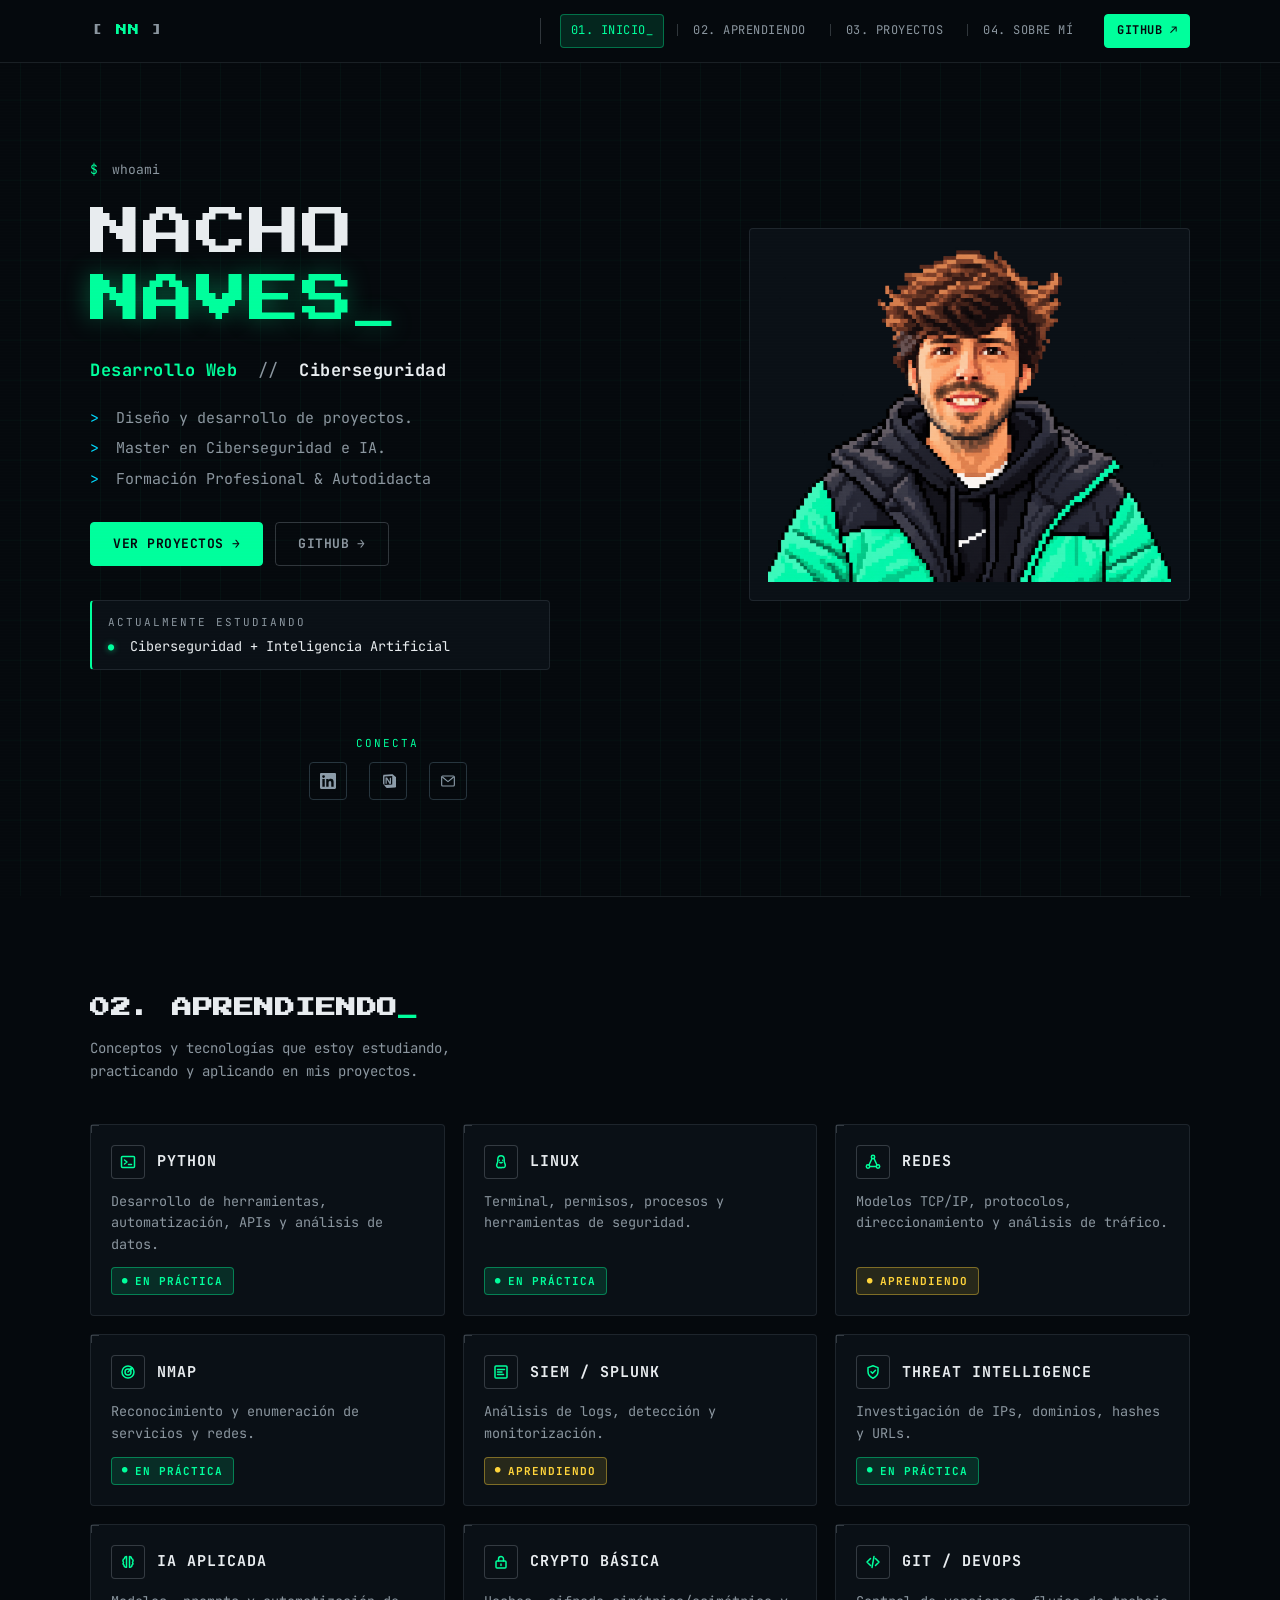
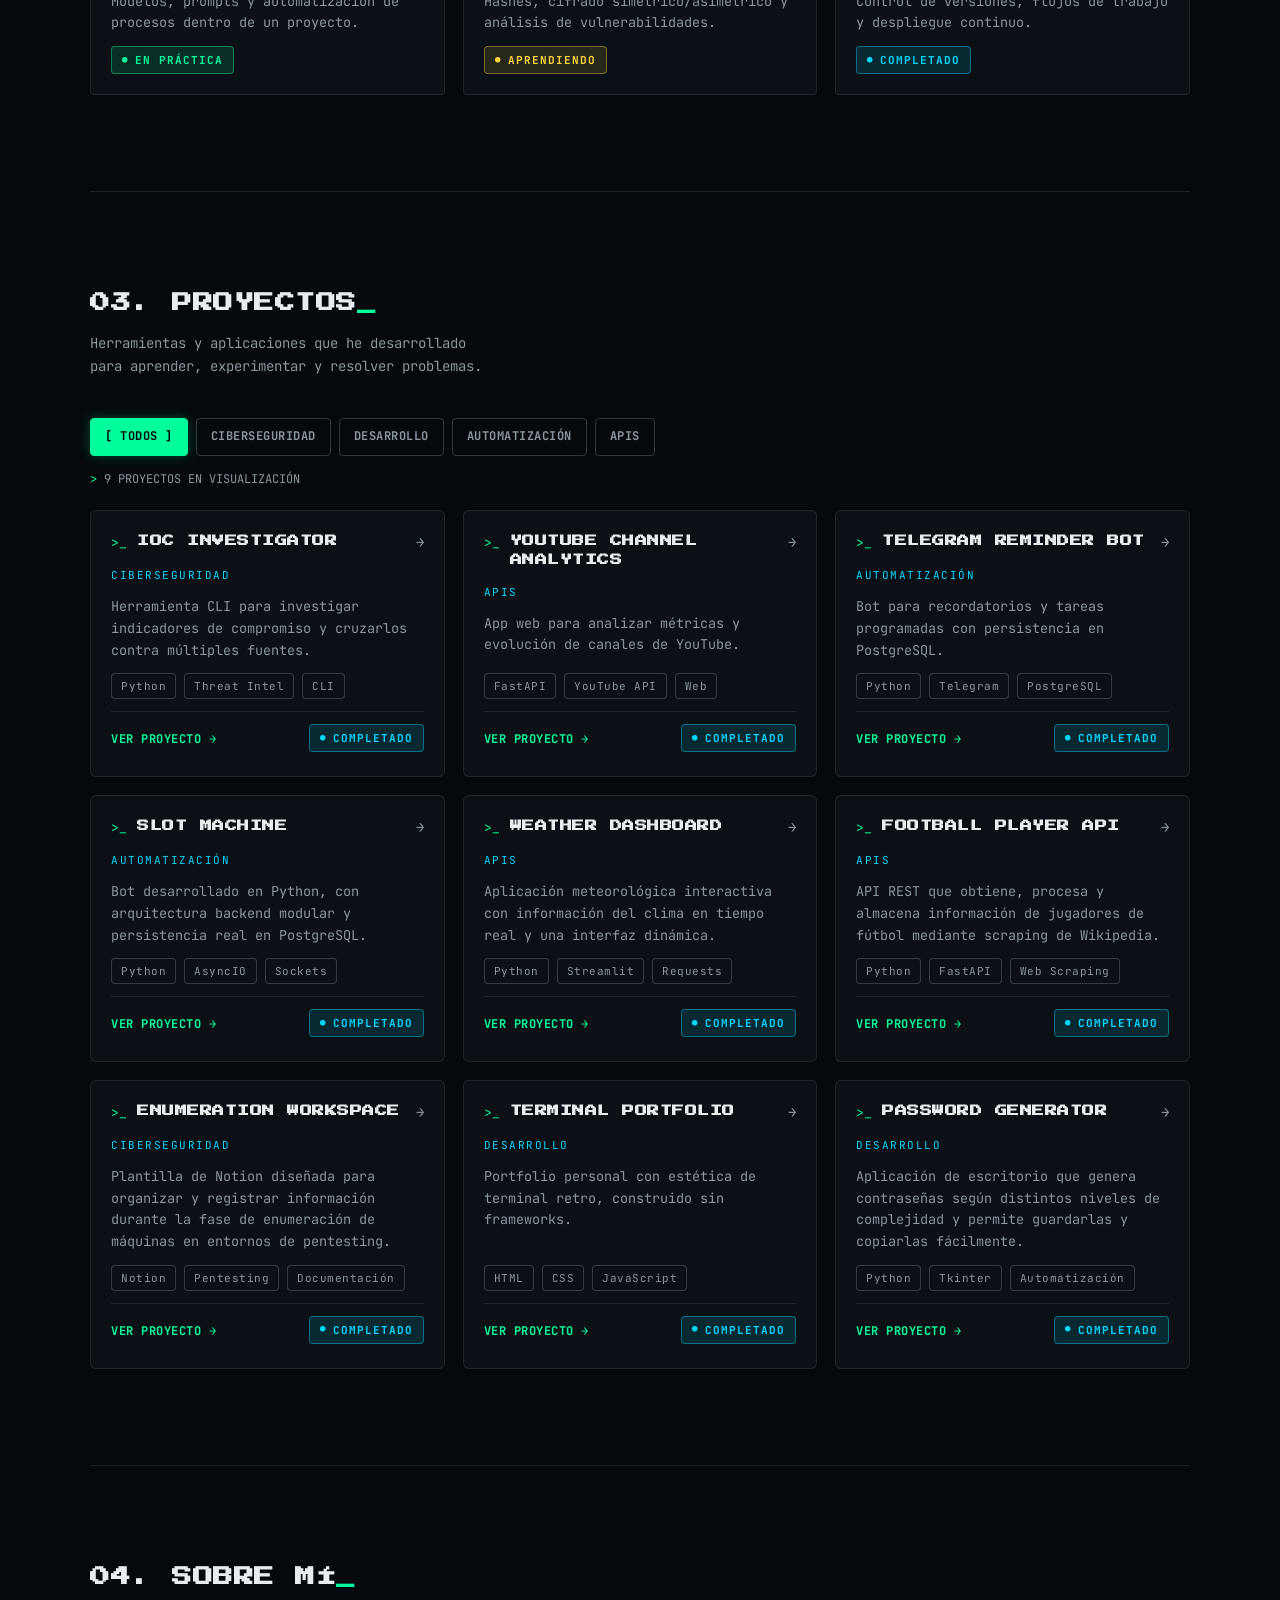
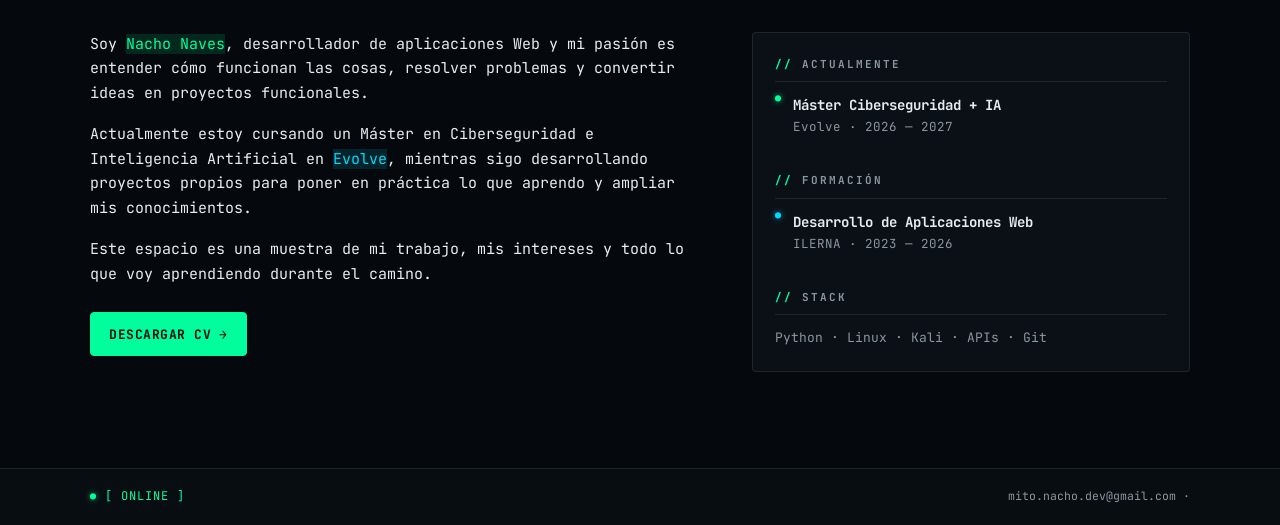
==== commit e90c9403: "fix visual" ====
--- a/index.html
+++ b/index.html
@@ -3,7 +3,7 @@
   <head>
     <meta charset="UTF-8" />
     <meta name="viewport" content="width=device-width, initial-scale=1.0" />
-    <title>Nacho Naves · Desarrollador Web — Ciberseguridad &amp; IA</title>
+    <title>Nacho Naves · Desarrollador Web — Ciberseguridad</title>
     <meta
       name="description"
       content="Portfolio técnico de Nacho Naves. Python Developer especializándose en ciberseguridad e inteligencia artificial. Proyectos, conocimientos y evolución técnica."
@@ -96,17 +96,8 @@
             <a href="#proyectos" class="nav-mobile-link">03. PROYECTOS</a>
           </li>
           <li><a href="#sobre-mi" class="nav-mobile-link">04. SOBRE MÍ</a></li>
-          <li class="nav-mobile-sep" aria-hidden="true">──────────</li>
-          <li>
-            <a
-              class="nav-mobile-link"
-              href="https://github.com/MitoNacho"
-              target="_blank"
-              rel="noopener noreferrer"
-            >
-              GITHUB <span aria-hidden="true">↗</span>
-            </a>
-          </li>
+        
+          
         </ul>
       </nav>
     </header>
@@ -132,7 +123,7 @@
             <p class="hero-role reveal">
               <span class="role-green">Desarrollo Web</span>
               <span class="role-sep" aria-hidden="true">//</span>
-              <span>Ciberseguridad &amp; IA</span>
+              <span>Ciberseguridad</span>
             </p>
 
             <ul class="hero-lines reveal">
@@ -142,7 +133,7 @@
               </li>
               <li>
                 <span class="arrow" aria-hidden="true">&gt;</span> Master en
-                Ciberseguridad e Inteligencia Artificial.
+                Ciberseguridad e IA.
               </li>
               <li>
                 <span class="arrow" aria-hidden="true">&gt;</span> Formación
@@ -482,9 +473,7 @@
     <!-- ==================== FOOTER ==================== -->
     <footer class="site-footer">
       <div class="container footer-inner">
-        <p class="footer-whoami">
-          <span aria-hidden="true">$ nacho_naves
-        </p>
+        
         <p class="footer-status">
           <span class="dot dot-green" aria-hidden="true">●</span>[ ONLINE ]
         </p>
--- a/css/style.css
+++ b/css/style.css
@@ -10,6 +10,7 @@
   --bg-3: #0a1016;
   --surface: #0a1016;
   --surface-2: #0e151c;
+  --bg-mob: #00ff9d46;
 
   /* líneas */
   --line: rgba(139, 150, 159, 0.16);
@@ -334,7 +335,7 @@
 /* menú móvil desplegable */
 .nav-mobile {
   border-top: 1px solid var(--line);
-  background: var(--bg-2);
+  background: var(--bg-mob);
   overflow: hidden;
 }
 .nav-mobile[hidden] {
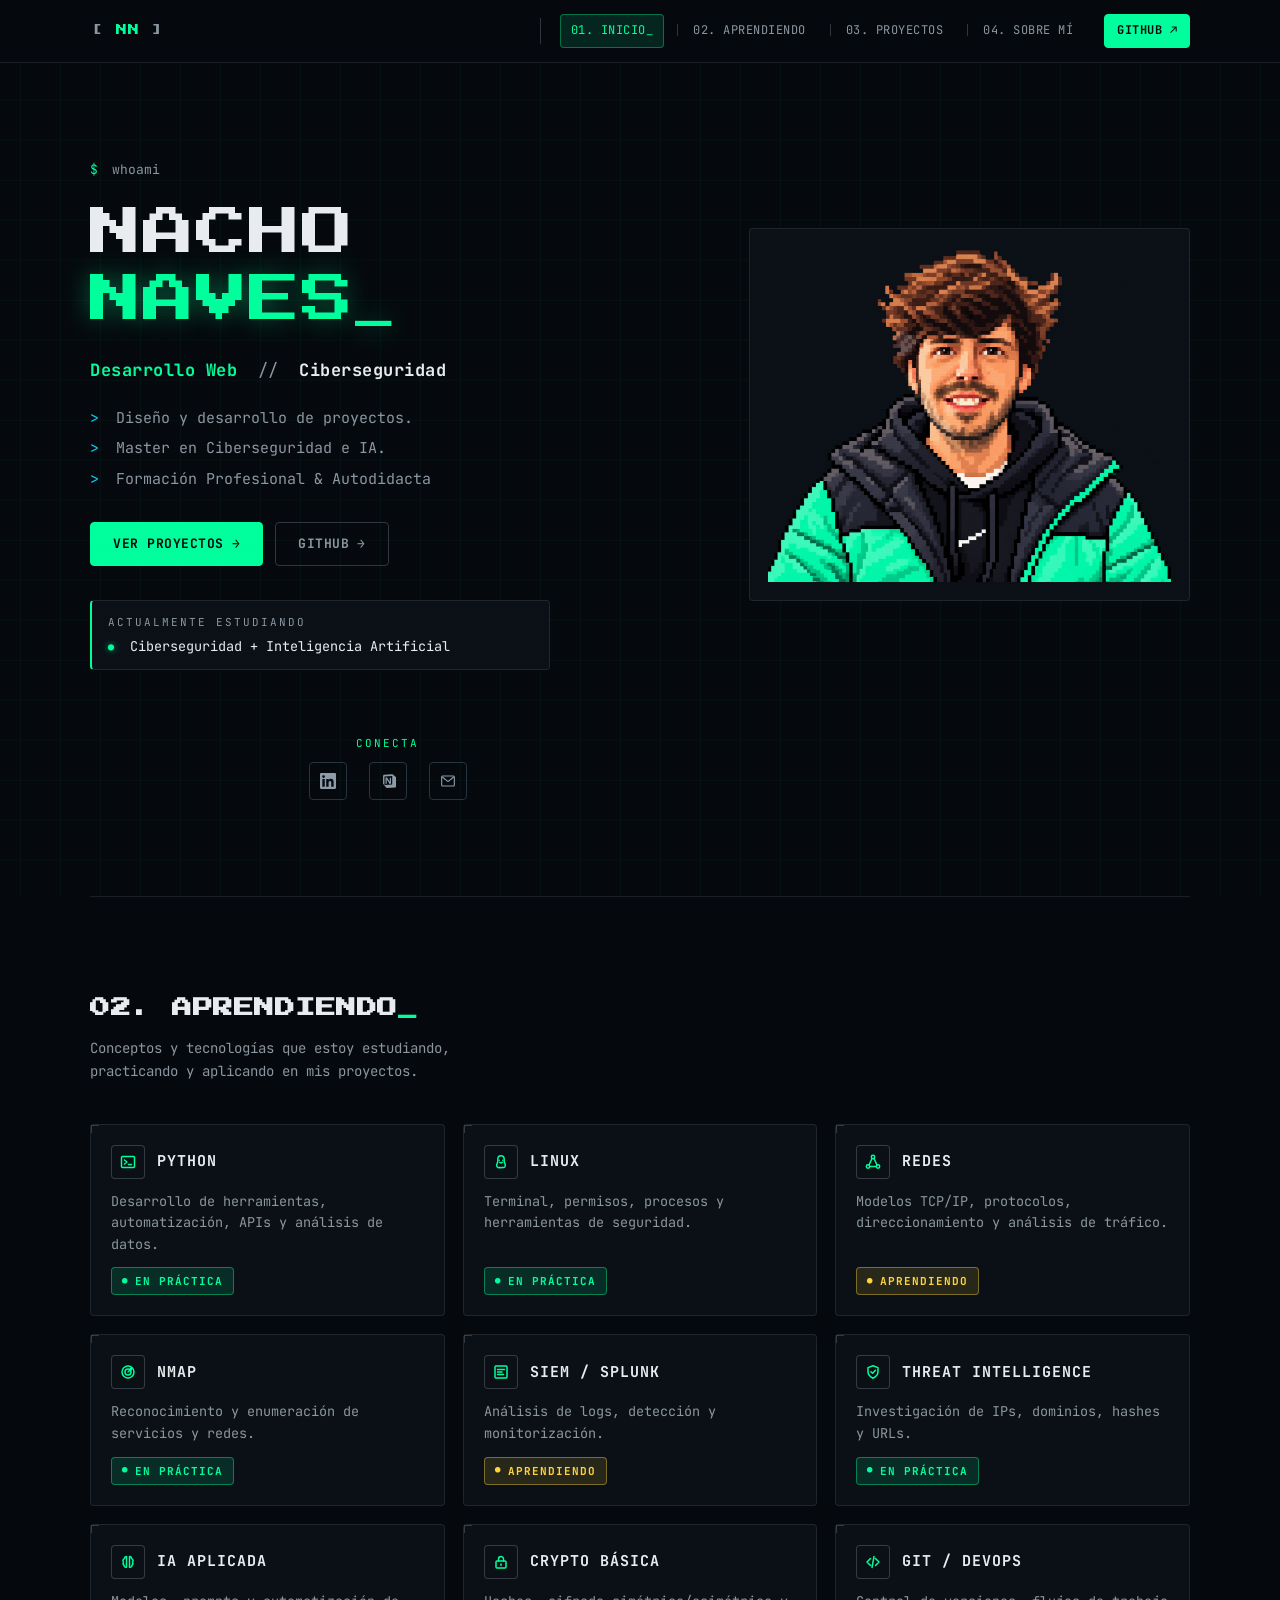
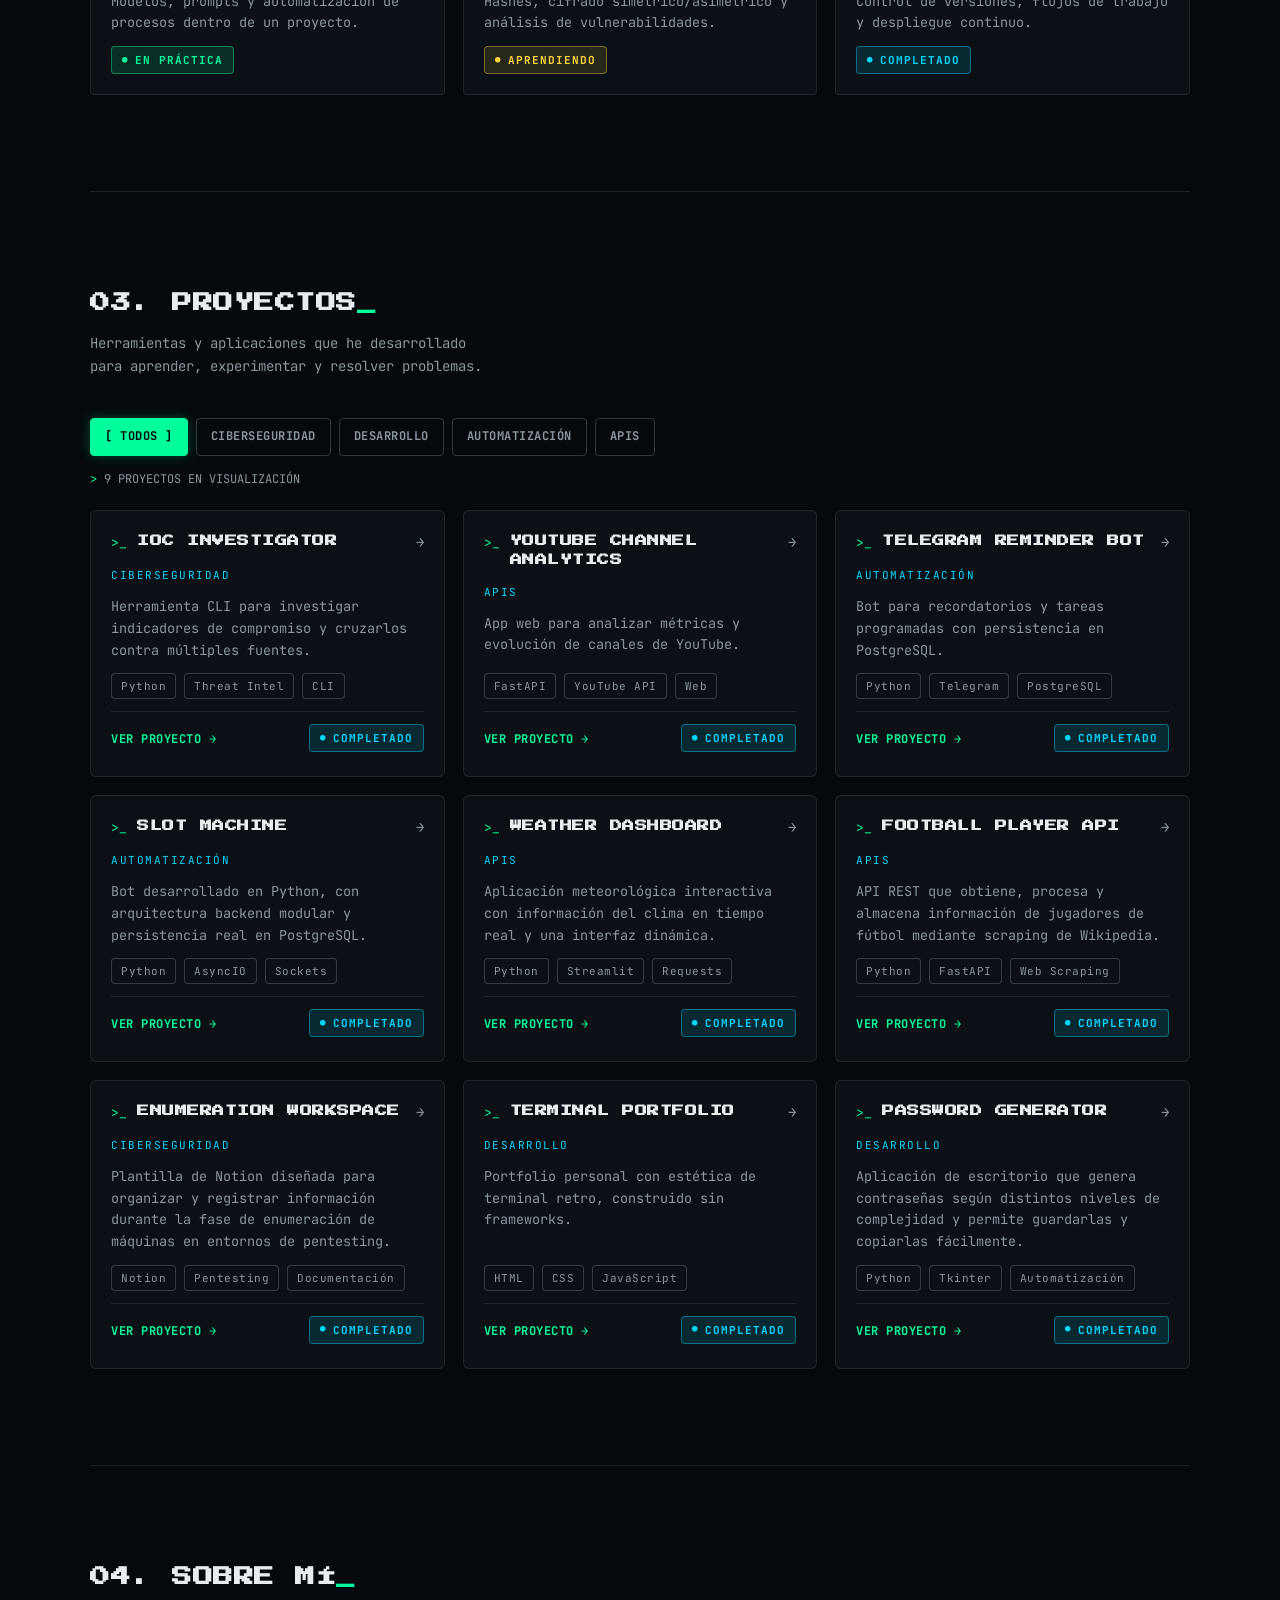
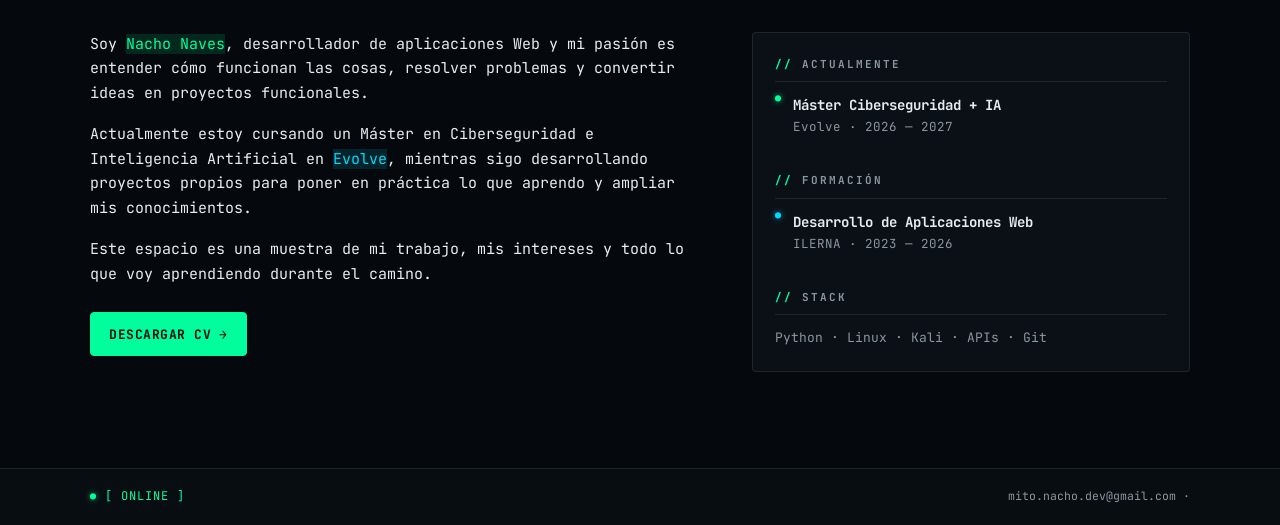
==== commit 117d60a6: "mediaquery" ====
--- a/index.html
+++ b/index.html
@@ -167,7 +167,7 @@
 
           <!-- Pixel-art retro sutil -->
           <div class="hero-art reveal" aria-hidden="true">
-            <img src="assets/images/nacho-pixel.png" class="retro" />
+            <img src="assets/images/nacho-pixel.webp" class="retro" />
           </div>
 
           <div class="hero-status2 reveal">
--- a/css/responsive.css
+++ b/css/responsive.css
@@ -1,10 +1,10 @@
 /* ==========================================================================
    NACHO NAVES · responsive.css — MOBILE-FIRST
-   Base: 320px → breakpoints: 480 / 600 / 768 / 1024 / 1440
+   Base: 320px → breakpoints: 320 / 600 / 768 / 1024 / 1440
    ========================================================================== */
 
-/* ---------- ≥480px : más aire ---------- */
-@media (min-width: 480px) {
+/* ---------- ≥320px : más aire ---------- */
+@media (min-width: 320px) {
   :root {
     --gutter: 24px;
   }
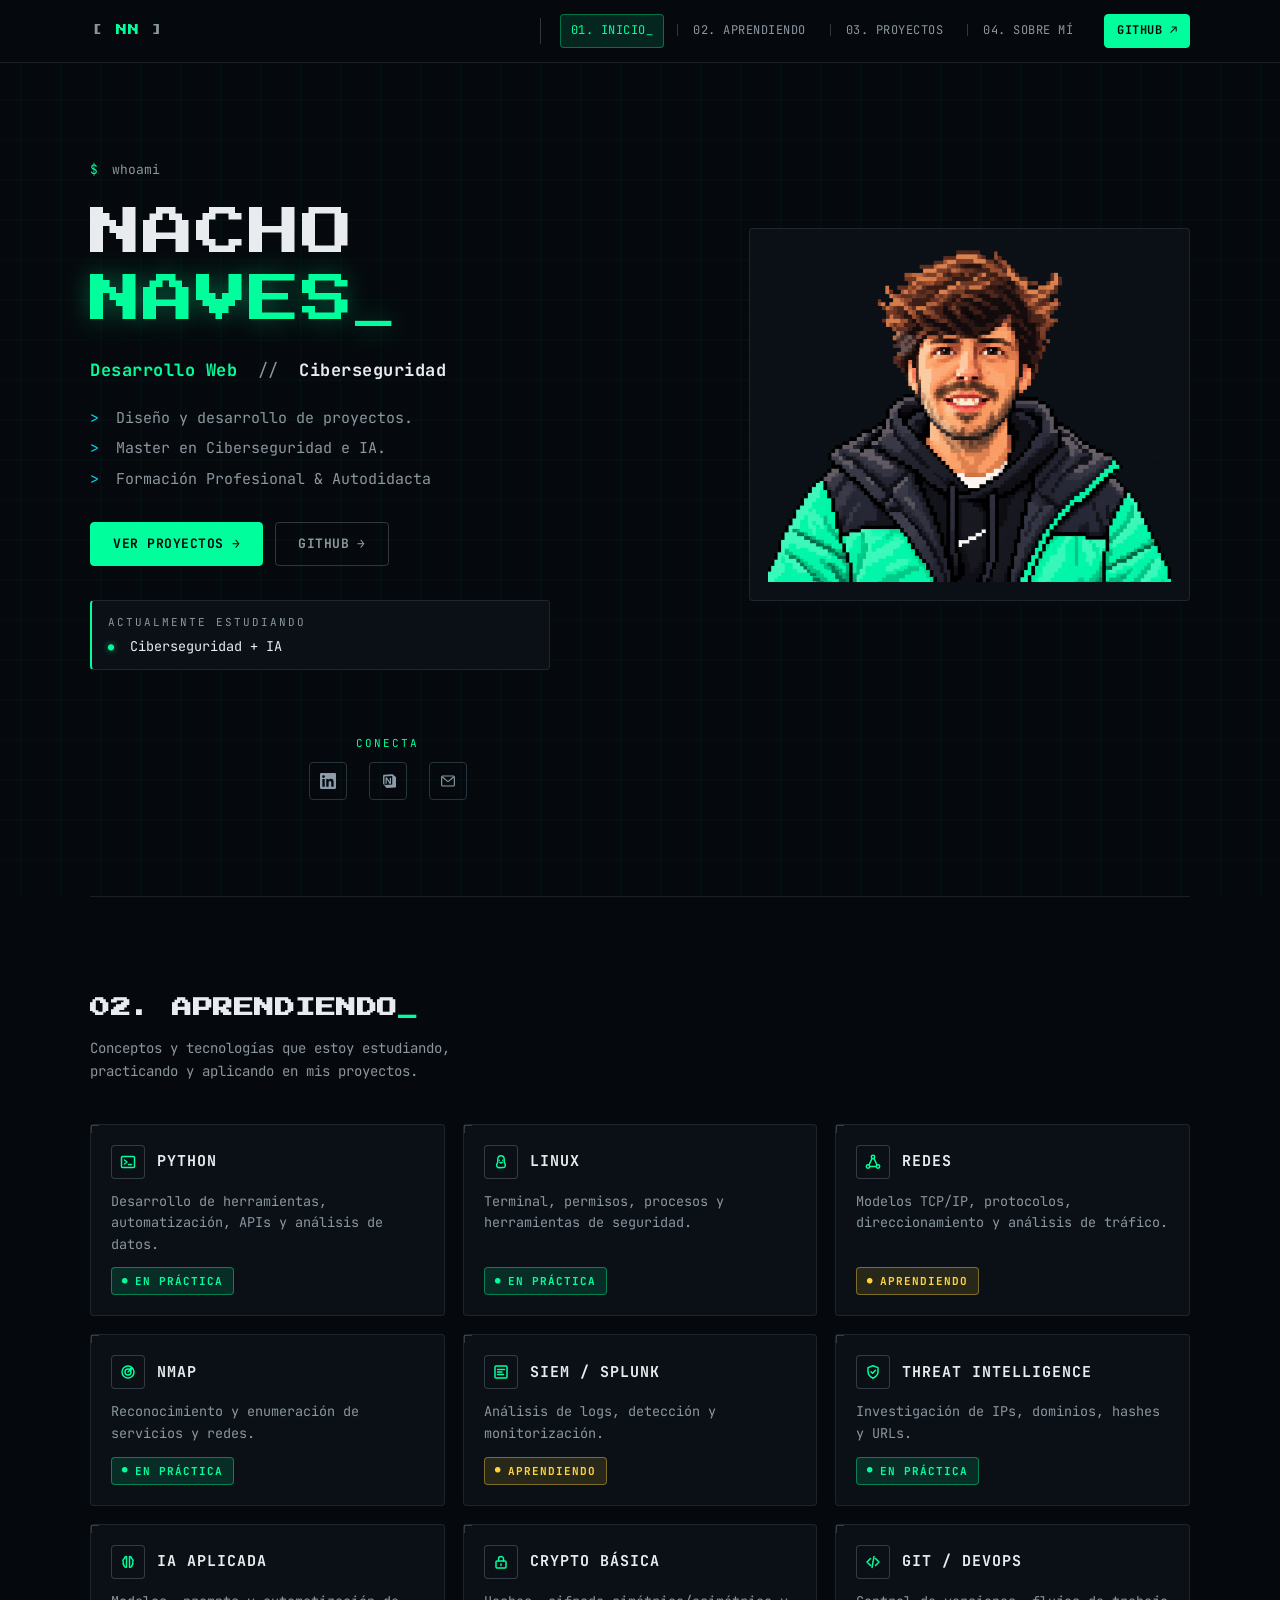
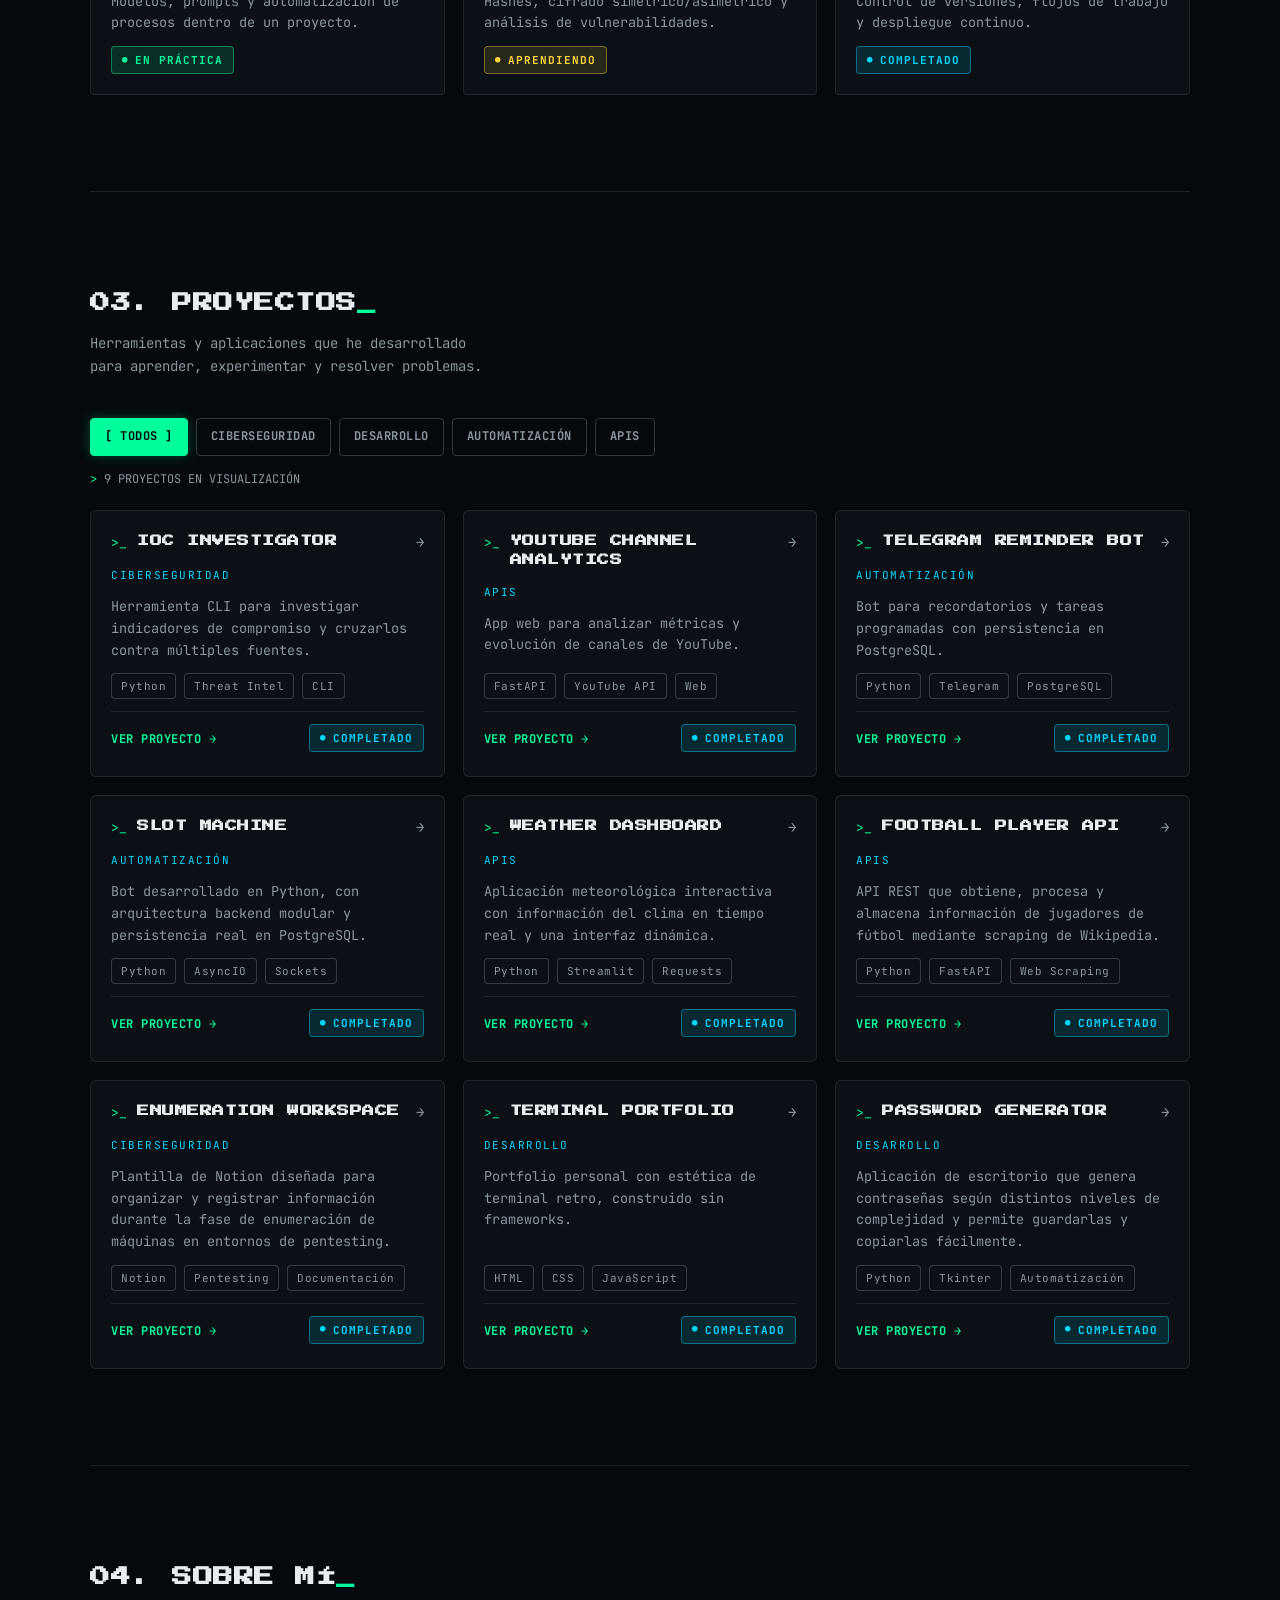
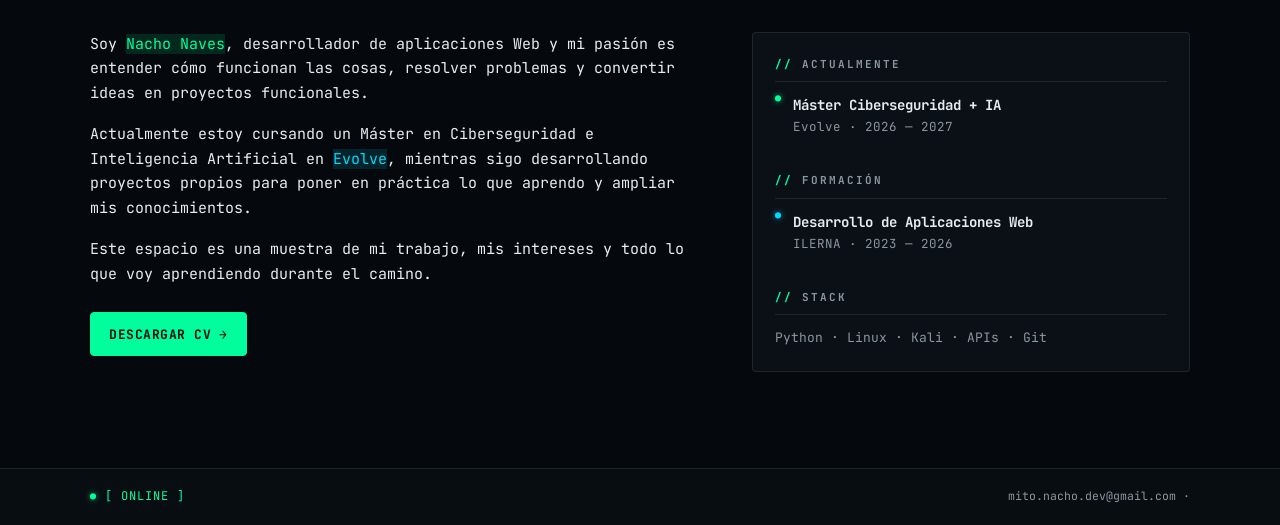
==== commit 22423e10: "portfolio raiz" ====
--- a/index.html
+++ b/index.html
@@ -160,7 +160,7 @@
               <p class="status-label">ACTUALMENTE ESTUDIANDO</p>
               <p class="status-value">
                 <span class="dot dot-green" aria-hidden="true">●</span>
-                Ciberseguridad + Inteligencia Artificial
+                Ciberseguridad + IA
               </p>
             </div>
           </div>
@@ -342,7 +342,7 @@
               <div class="about-actions">
                 <a
                   class="btn btn-primary"
-                  href="assets/cv-nacho-naves.pdf"
+                  href="assets/CV_Nacho_Naves.pdf"
                   download
                 >
                   DESCARGAR CV <span aria-hidden="true">→</span>
--- a/css/style.css
+++ b/css/style.css
@@ -370,7 +370,7 @@
   padding: 8px 4px;
   font-size: 14px;
   letter-spacing: 0.5px;
-  color: var(--muted);
+
   border-bottom: 1px solid var(--line);
   transition:
     color var(--t-fast) var(--ease),
--- a/css/responsive.css
+++ b/css/responsive.css
@@ -249,3 +249,22 @@
     color: #000;
   }
 }
+
+/* ---------- Terminal responsive en móviles ---------- */
+@media (max-width: 767px) {
+  .detail-terminal,
+  .detail-terminal .terminal {
+    min-width: 0;
+    max-width: 100%;
+  }
+
+  .detail-terminal .terminal-body {
+    white-space: pre-wrap;
+    overflow-wrap: anywhere;
+    word-break: normal;
+    overflow-x: hidden;
+    max-width: 100%;
+    font-size: 11px;
+    padding: 12px;
+  }
+}
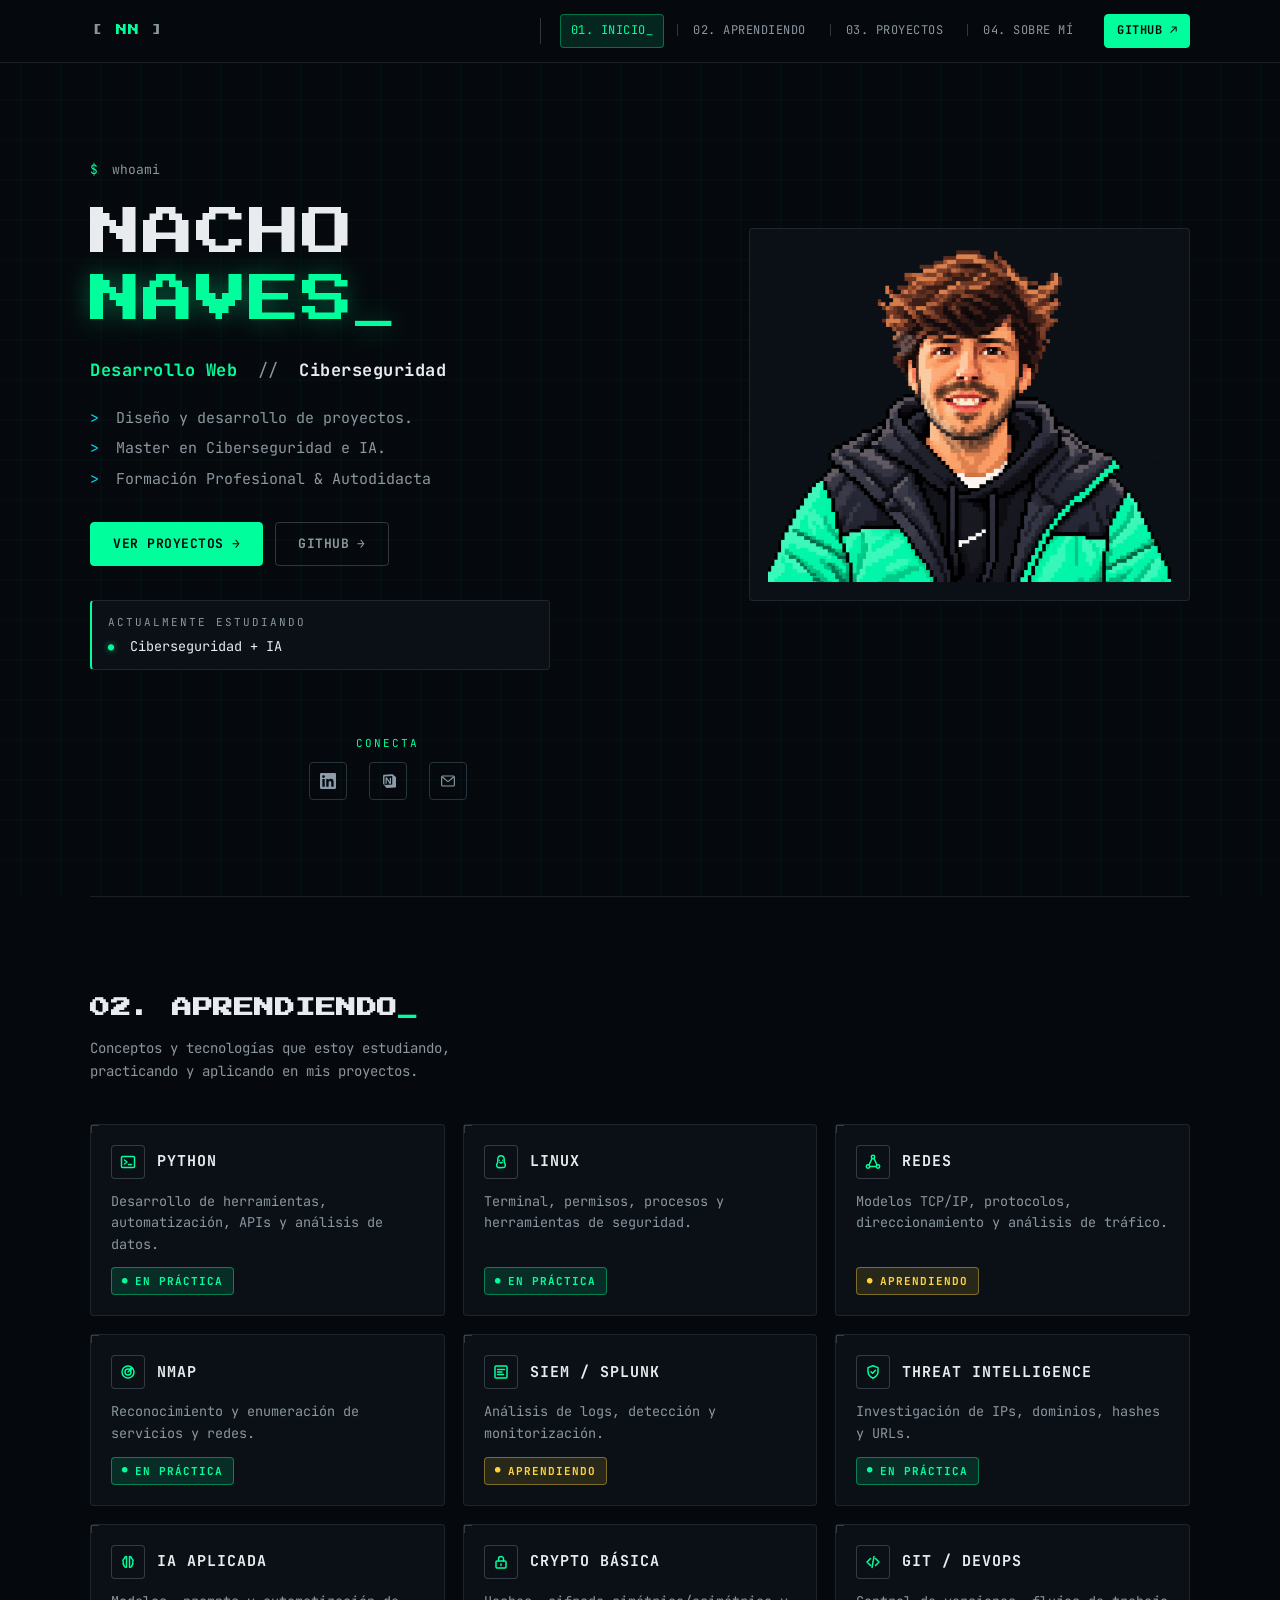
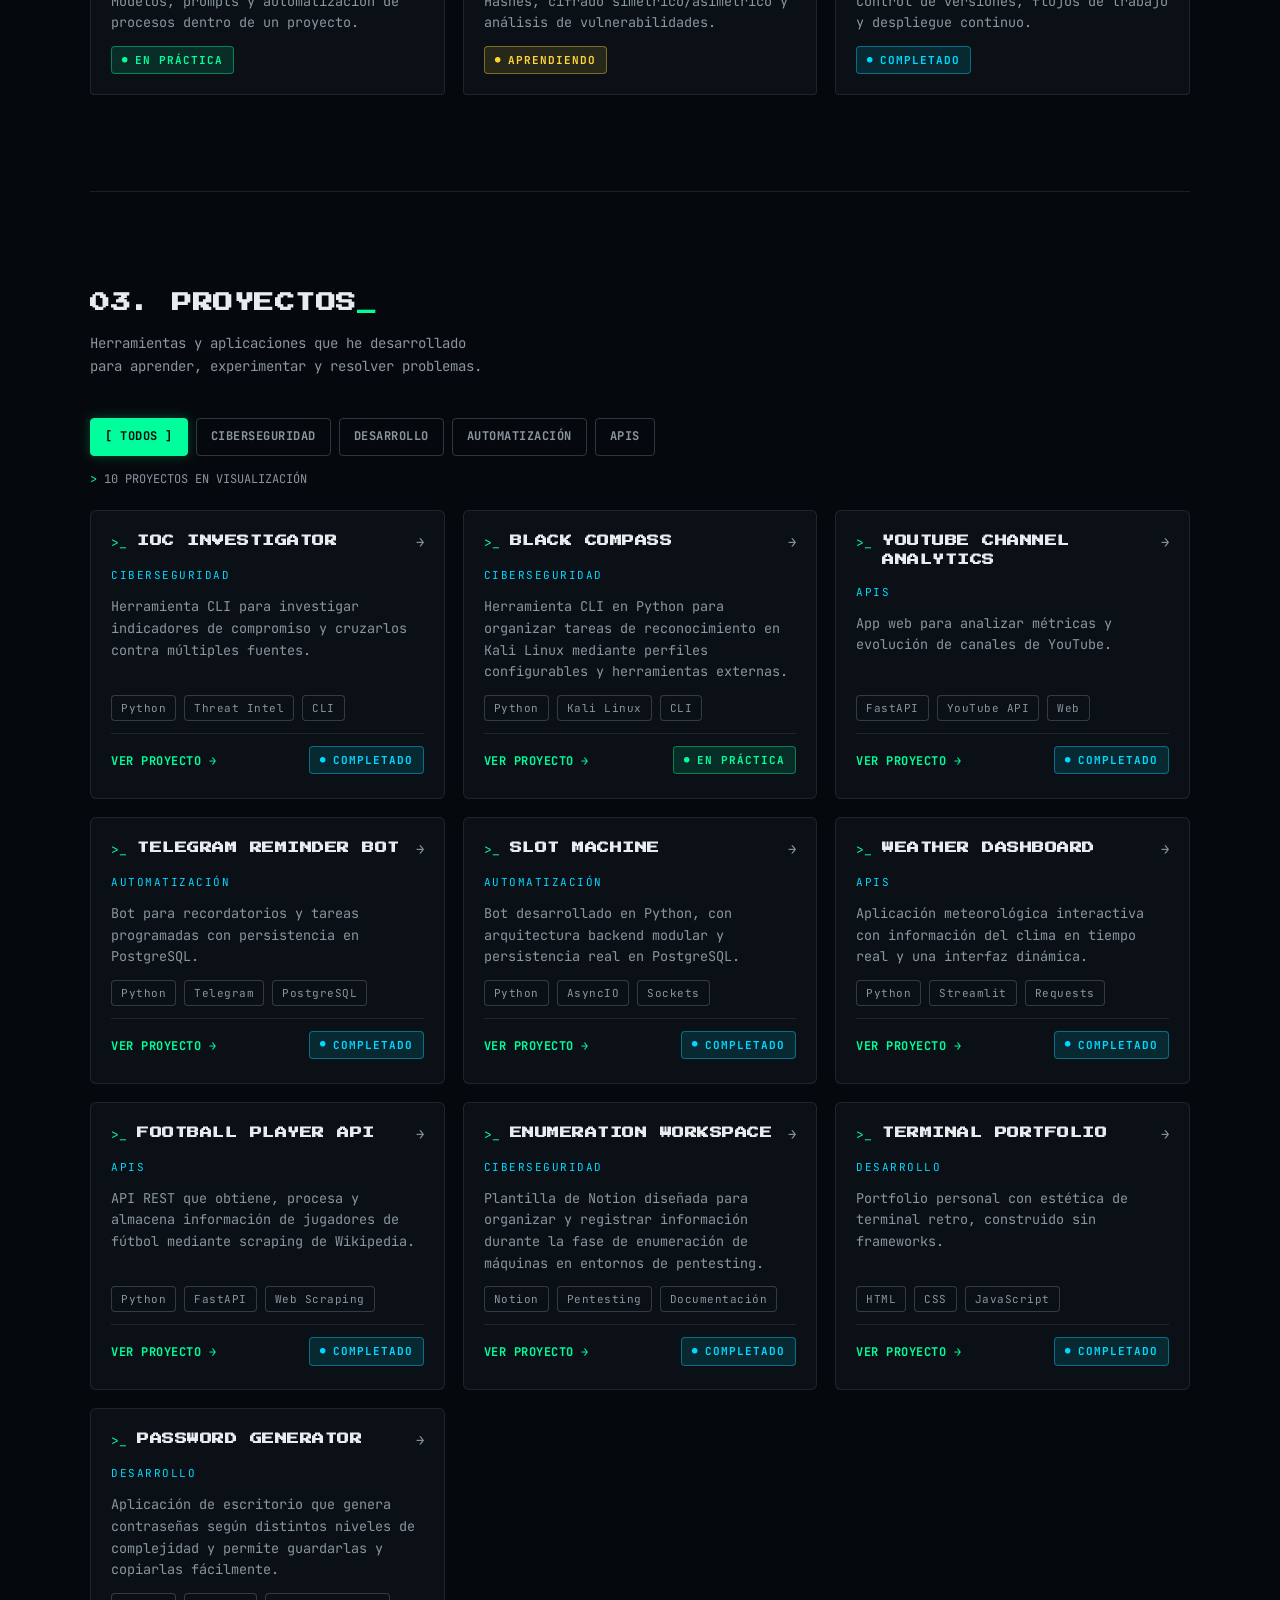
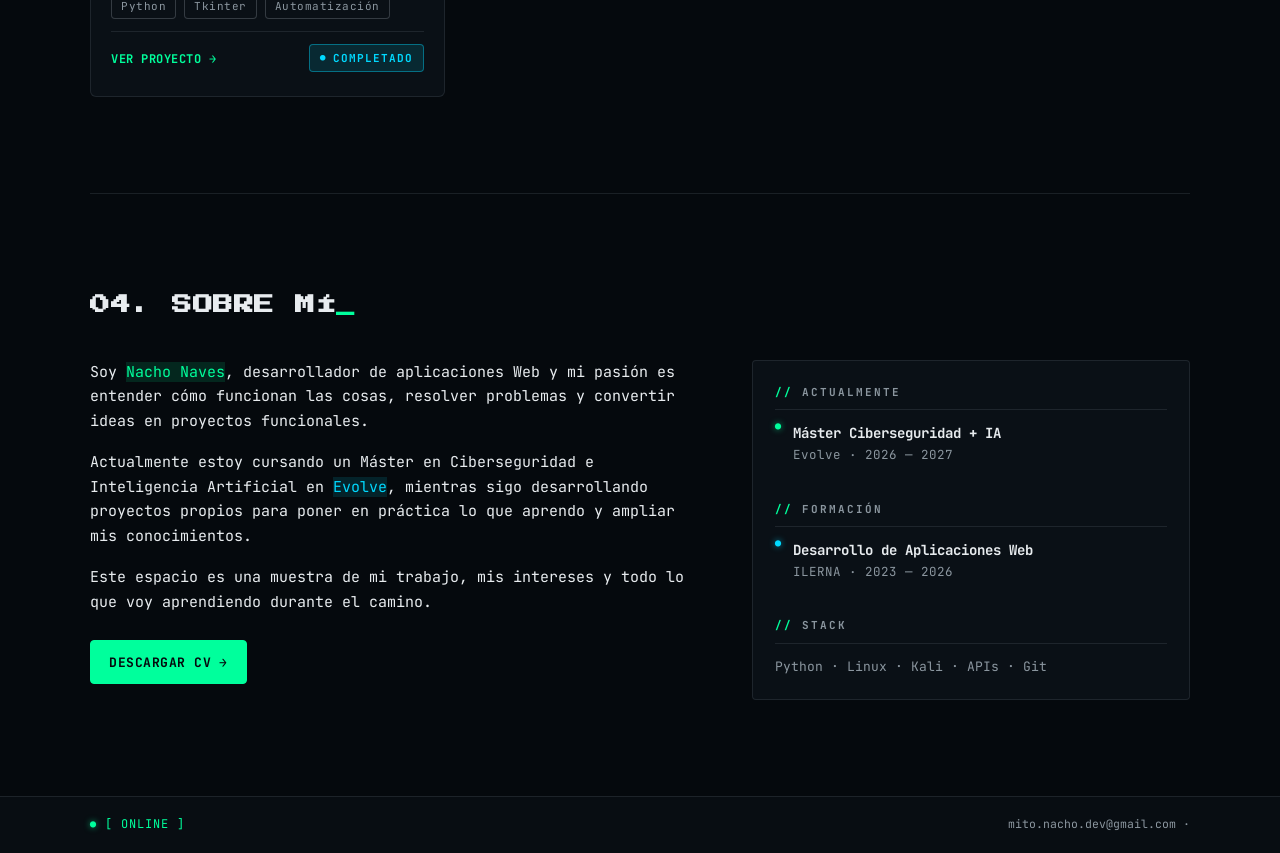
==== commit f7ce42e0: "favicon" ====
--- a/index.html
+++ b/index.html
@@ -8,6 +8,11 @@
       name="description"
       content="Portfolio técnico de Nacho Naves. Python Developer especializándose en ciberseguridad e inteligencia artificial. Proyectos, conocimientos y evolución técnica."
     />
+    
+    <link rel="canonical" href="https://mitonacho.github.io/"/>
+
+    <link rel="icon" type="image/png" href="favicon.png">
+
     <meta name="color-scheme" content="dark" />
     <meta name="theme-color" content="#05090D" />
 
